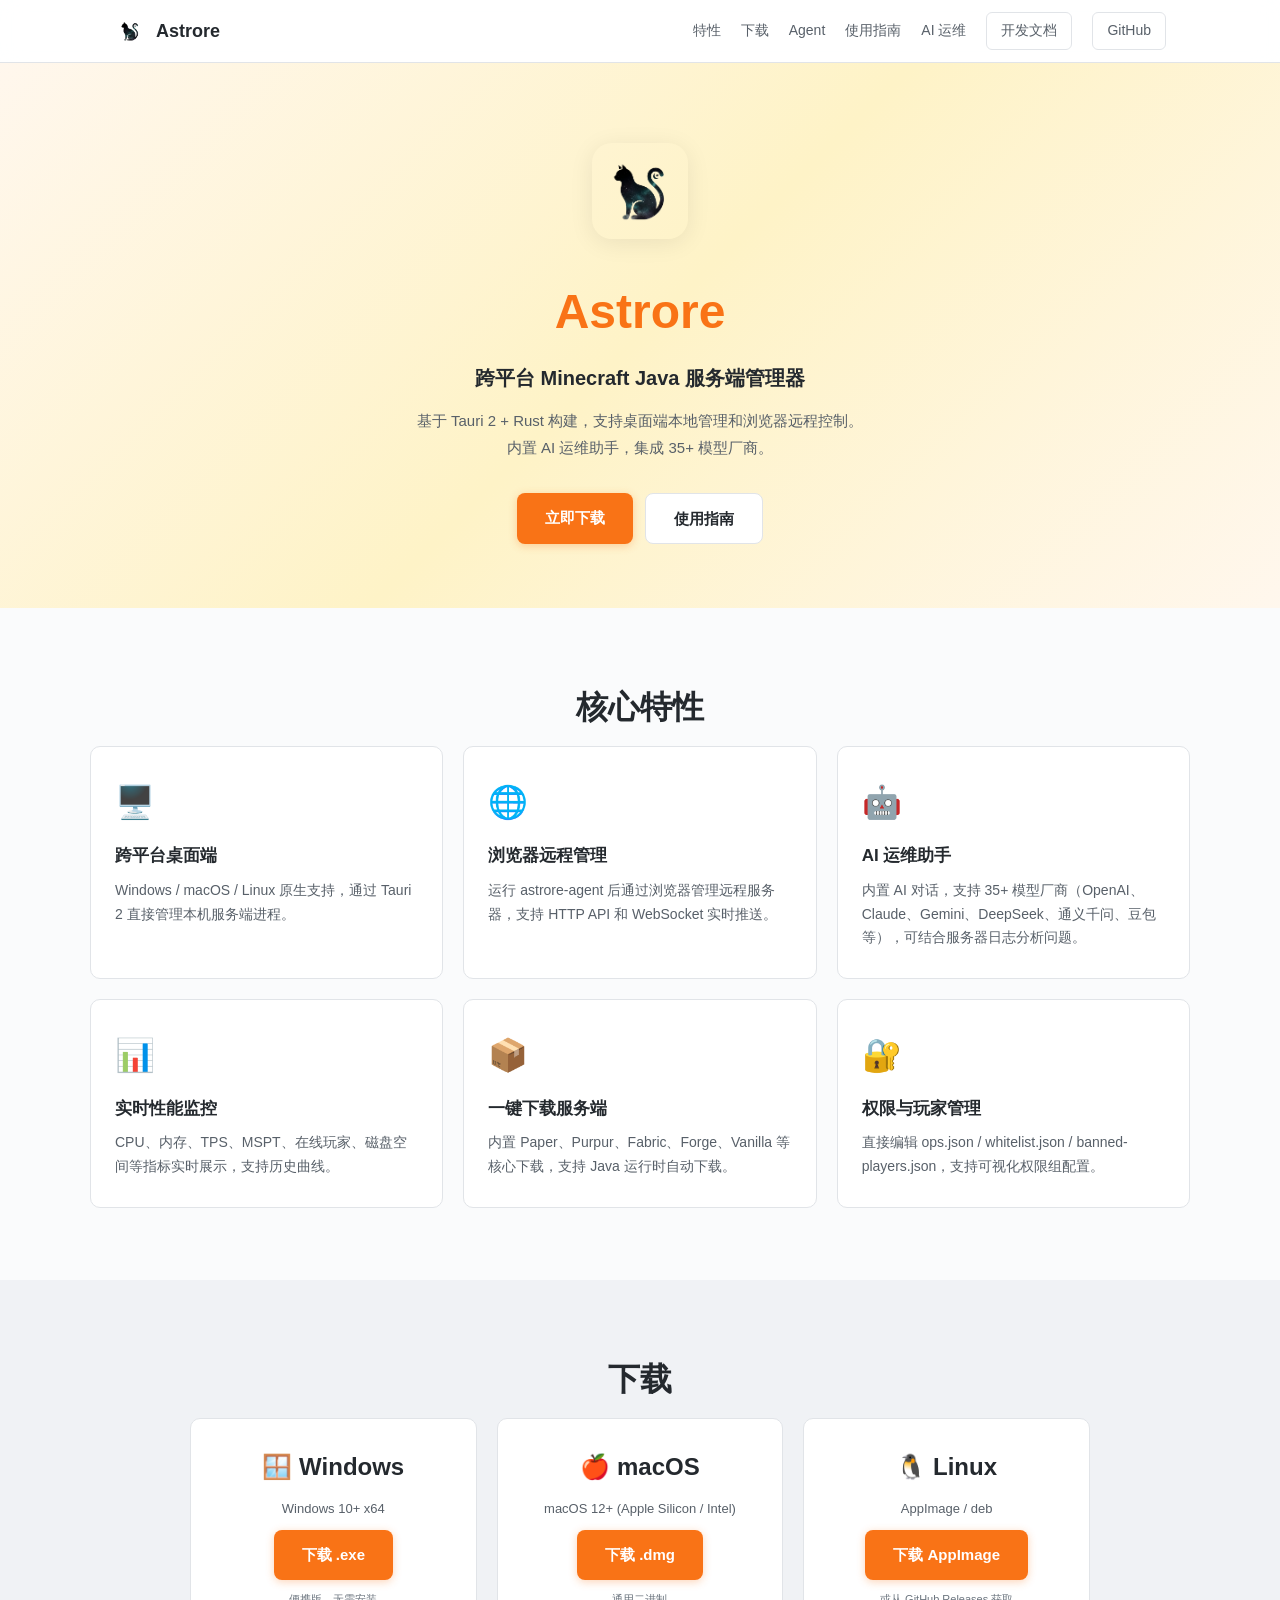
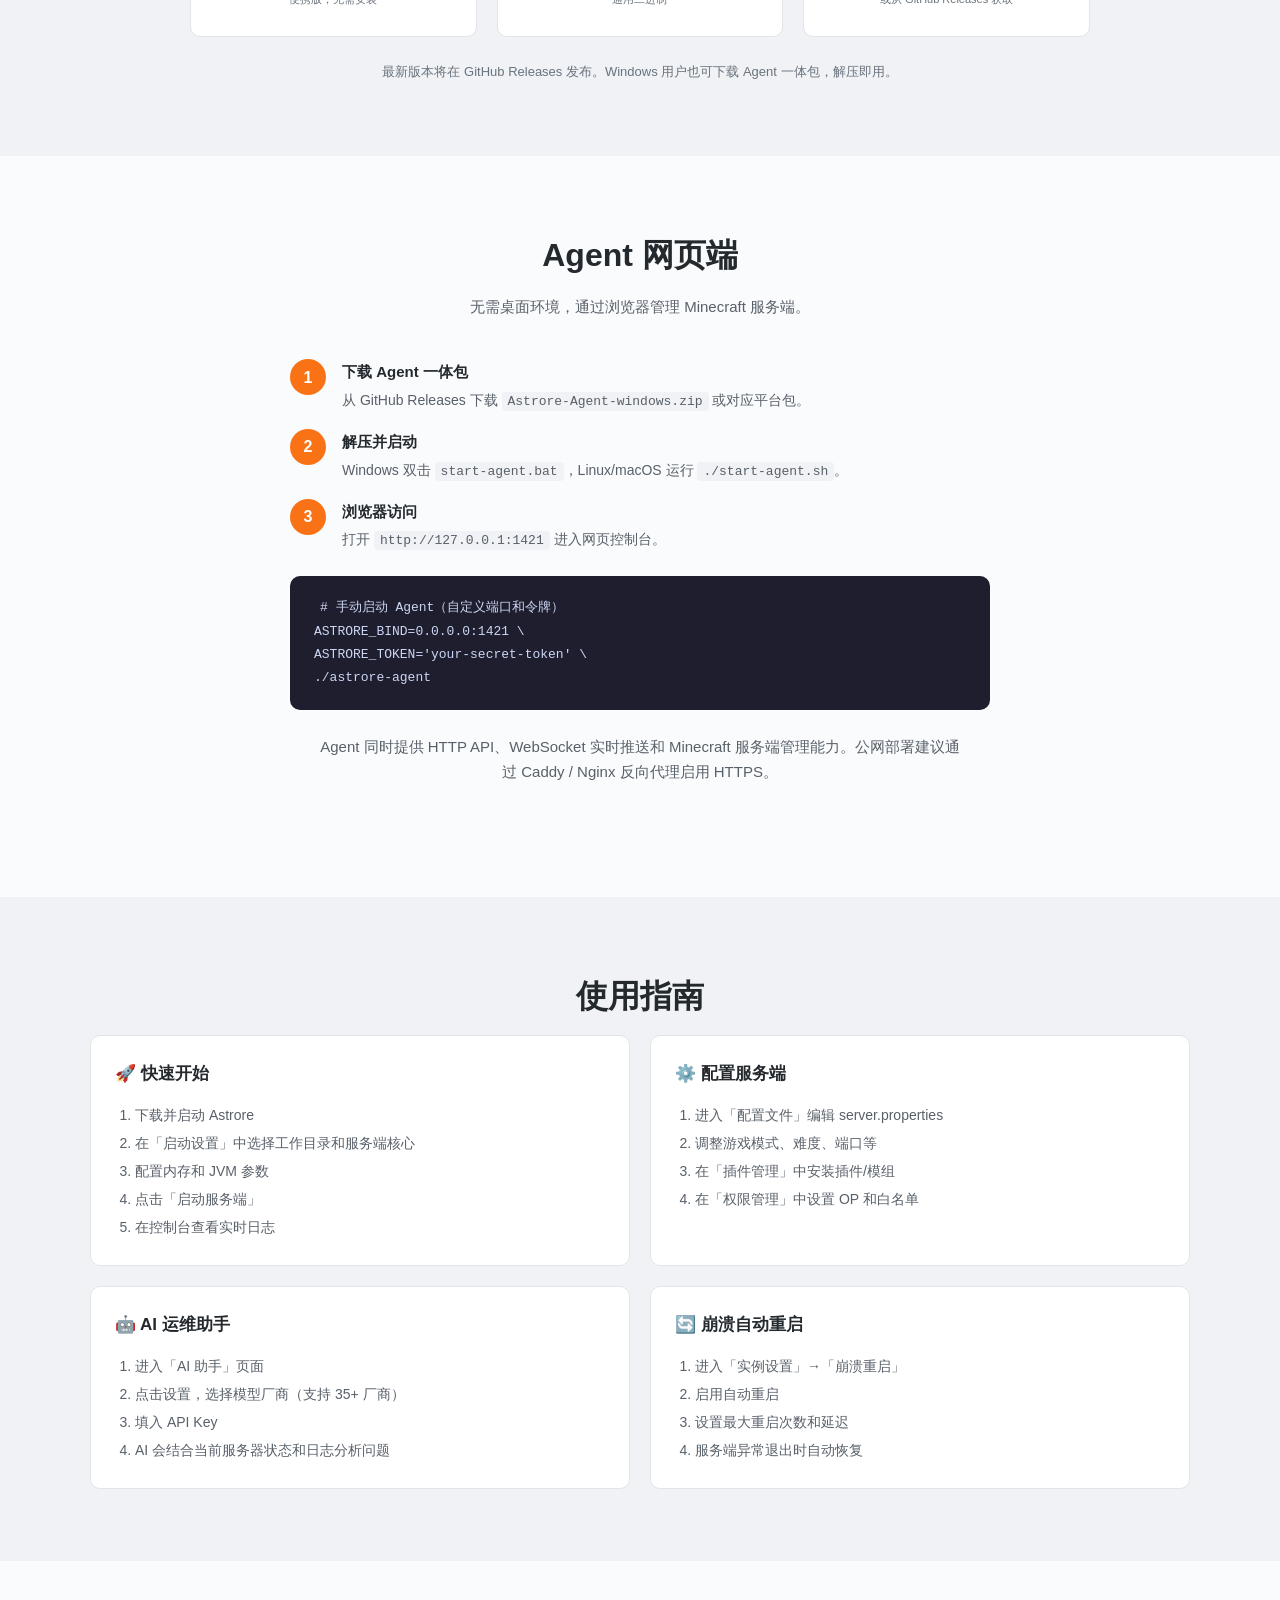
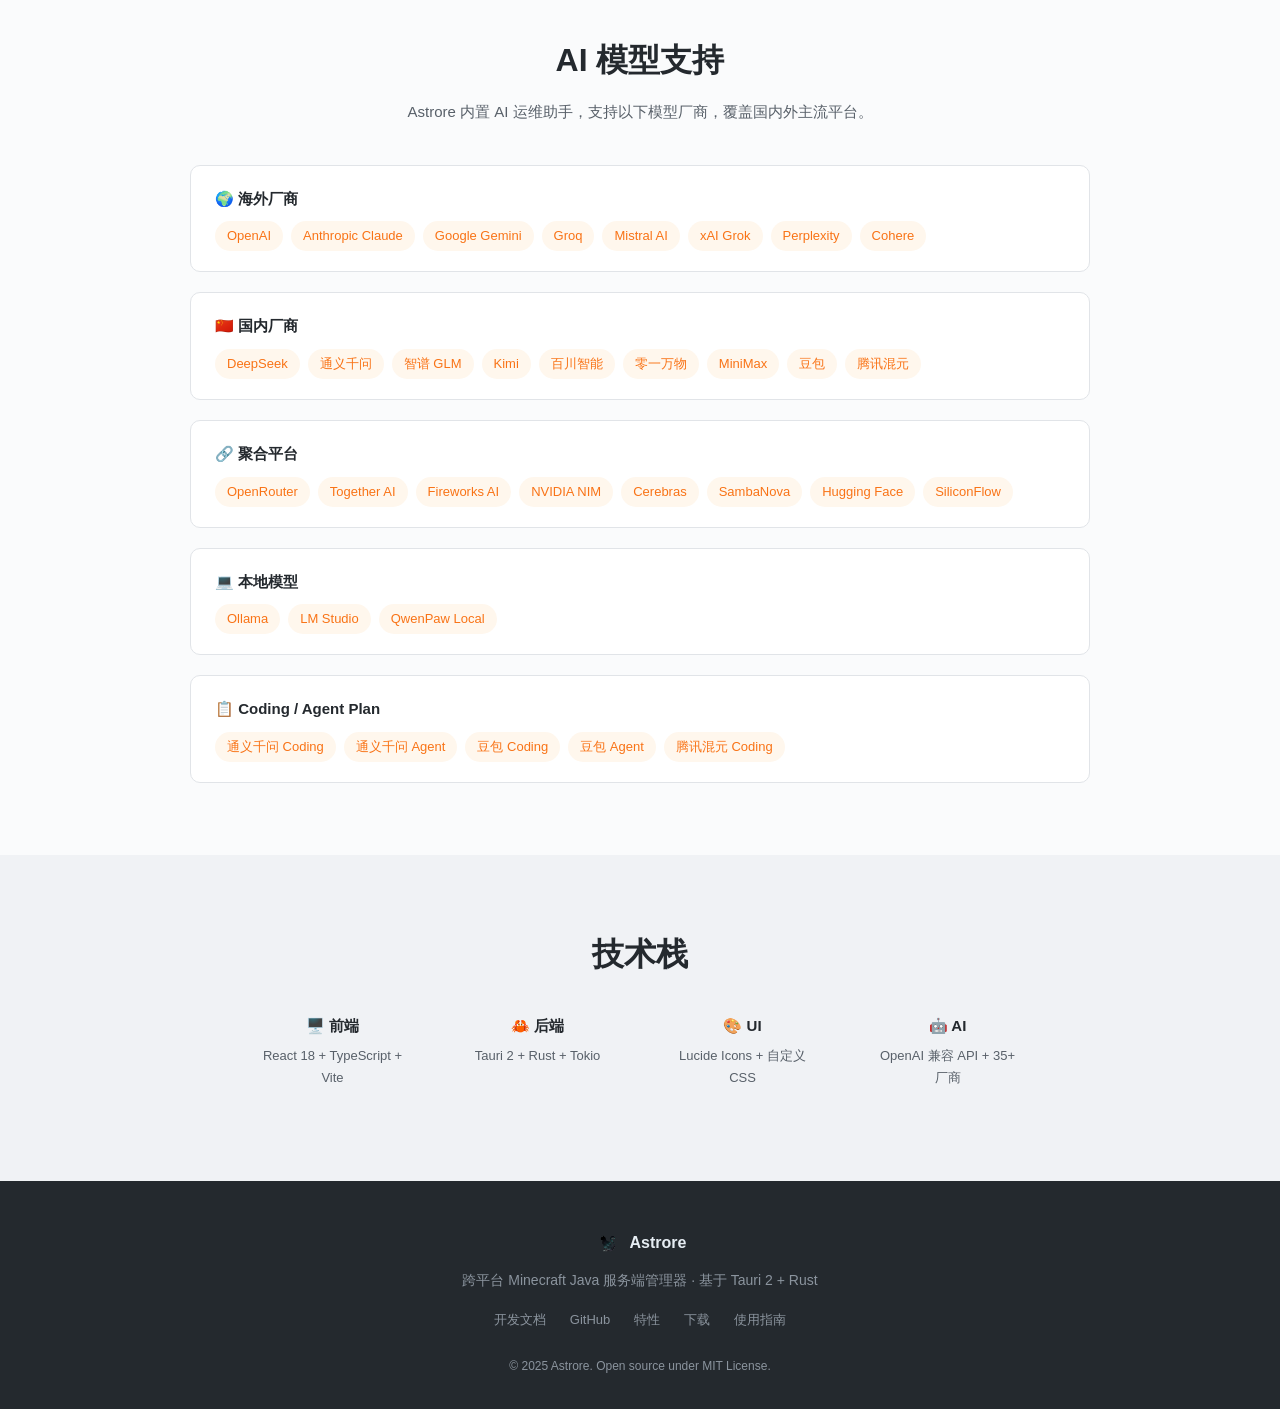
==== site/index.html @ 64ff8521 "Initial Astrore website" ====
<!DOCTYPE html>
<html lang="zh-CN">
<head>
  <meta charset="UTF-8" />
  <meta name="viewport" content="width=device-width, initial-scale=1.0" />
  <title>Astrore - Minecraft 服务端管理器</title>
  <meta name="description" content="Astrore 是基于 Tauri 2 + Rust 的跨平台 Minecraft Java 服务端管理器，支持 Windows / macOS / Linux 桌面端和浏览器远程管理。" />
  <link rel="stylesheet" href="style.css" />
  <link rel="icon" href="assets/astrore-icon.png" />
</head>
<body>
  <nav class="navbar">
    <div class="nav-inner">
      <a href="#" class="logo">
        <img src="assets/astrore-icon.png" alt="Astrore" width="32" height="32" />
        <span>Astrore</span>
      </a>
      <div class="nav-links">
        <a href="#features">特性</a>
        <a href="#download">下载</a>
        <a href="#agent">Agent</a>
        <a href="#guide">使用指南</a>
        <a href="#ai">AI 运维</a>
        <a href="developer/" class="btn-ghost">开发文档</a>
        <a href="https://github.com/zkonikishi/Astrore" class="btn-ghost" target="_blank" rel="noopener">GitHub</a>
      </div>
    </div>
  </nav>

  <header class="hero">
    <div class="hero-content">
      <img src="assets/astrore-icon.png" alt="Astrore" class="hero-icon" width="96" height="96" />
      <h1>Astrore</h1>
      <p class="hero-subtitle">跨平台 Minecraft Java 服务端管理器</p>
      <p class="hero-desc">基于 Tauri 2 + Rust 构建，支持桌面端本地管理和浏览器远程控制。<br />内置 AI 运维助手，集成 35+ 模型厂商。</p>
      <div class="hero-buttons">
        <a href="#download" class="btn-primary">立即下载</a>
        <a href="#guide" class="btn-secondary">使用指南</a>
      </div>
    </div>
  </header>

  <section id="features" class="section">
    <h2 class="section-title">核心特性</h2>
    <div class="features-grid">
      <div class="feature-card">
        <div class="feature-icon">🖥️</div>
        <h3>跨平台桌面端</h3>
        <p>Windows / macOS / Linux 原生支持，通过 Tauri 2 直接管理本机服务端进程。</p>
      </div>
      <div class="feature-card">
        <div class="feature-icon">🌐</div>
        <h3>浏览器远程管理</h3>
        <p>运行 astrore-agent 后通过浏览器管理远程服务器，支持 HTTP API 和 WebSocket 实时推送。</p>
      </div>
      <div class="feature-card">
        <div class="feature-icon">🤖</div>
        <h3>AI 运维助手</h3>
        <p>内置 AI 对话，支持 35+ 模型厂商（OpenAI、Claude、Gemini、DeepSeek、通义千问、豆包等），可结合服务器日志分析问题。</p>
      </div>
      <div class="feature-card">
        <div class="feature-icon">📊</div>
        <h3>实时性能监控</h3>
        <p>CPU、内存、TPS、MSPT、在线玩家、磁盘空间等指标实时展示，支持历史曲线。</p>
      </div>
      <div class="feature-card">
        <div class="feature-icon">📦</div>
        <h3>一键下载服务端</h3>
        <p>内置 Paper、Purpur、Fabric、Forge、Vanilla 等核心下载，支持 Java 运行时自动下载。</p>
      </div>
      <div class="feature-card">
        <div class="feature-icon">🔐</div>
        <h3>权限与玩家管理</h3>
        <p>直接编辑 ops.json / whitelist.json / banned-players.json，支持可视化权限组配置。</p>
      </div>
    </div>
  </section>

  <section id="download" class="section section-alt">
    <h2 class="section-title">下载</h2>
    <div class="download-grid">
      <div class="download-card">
        <div class="download-os">🪟 Windows</div>
        <p>Windows 10+ x64</p>
        <a href="https://github.com/zkonikishi/Astrore/releases/latest" class="btn-primary" target="_blank" rel="noopener">下载 .exe</a>
        <small>便携版，无需安装</small>
      </div>
      <div class="download-card">
        <div class="download-os">🍎 macOS</div>
        <p>macOS 12+ (Apple Silicon / Intel)</p>
        <a href="https://github.com/zkonikishi/Astrore/releases/latest" class="btn-primary" target="_blank" rel="noopener">下载 .dmg</a>
        <small>通用二进制</small>
      </div>
      <div class="download-card">
        <div class="download-os">🐧 Linux</div>
        <p>AppImage / deb</p>
        <a href="https://github.com/zkonikishi/Astrore/releases/latest" class="btn-primary" target="_blank" rel="noopener">下载 AppImage</a>
        <small>或从 GitHub Releases 获取</small>
      </div>
    </div>
    <p class="download-note">最新版本将在 GitHub Releases 发布。Windows 用户也可下载 Agent 一体包，解压即用。</p>
  </section>

  <section id="agent" class="section">
    <h2 class="section-title">Agent 网页端</h2>
    <p class="section-desc">无需桌面环境，通过浏览器管理 Minecraft 服务端。</p>
    <div class="agent-steps">
      <div class="agent-step">
        <div class="step-num">1</div>
        <div>
          <h4>下载 Agent 一体包</h4>
          <p>从 GitHub Releases 下载 <code>Astrore-Agent-windows.zip</code> 或对应平台包。</p>
        </div>
      </div>
      <div class="agent-step">
        <div class="step-num">2</div>
        <div>
          <h4>解压并启动</h4>
          <p>Windows 双击 <code>start-agent.bat</code>，Linux/macOS 运行 <code>./start-agent.sh</code>。</p>
        </div>
      </div>
      <div class="agent-step">
        <div class="step-num">3</div>
        <div>
          <h4>浏览器访问</h4>
          <p>打开 <code>http://127.0.0.1:1421</code> 进入网页控制台。</p>
        </div>
      </div>
    </div>
    <div class="code-block">
      <pre><code># 手动启动 Agent（自定义端口和令牌）
ASTRORE_BIND=0.0.0.0:1421 \
ASTRORE_TOKEN='your-secret-token' \
./astrore-agent</code></pre>
    </div>
    <p class="section-desc">Agent 同时提供 HTTP API、WebSocket 实时推送和 Minecraft 服务端管理能力。公网部署建议通过 Caddy / Nginx 反向代理启用 HTTPS。</p>
  </section>

  <section id="guide" class="section section-alt">
    <h2 class="section-title">使用指南</h2>
    <div class="guide-grid">
      <div class="guide-card">
        <h3>🚀 快速开始</h3>
        <ol>
          <li>下载并启动 Astrore</li>
          <li>在「启动设置」中选择工作目录和服务端核心</li>
          <li>配置内存和 JVM 参数</li>
          <li>点击「启动服务端」</li>
          <li>在控制台查看实时日志</li>
        </ol>
      </div>
      <div class="guide-card">
        <h3>⚙️ 配置服务端</h3>
        <ol>
          <li>进入「配置文件」编辑 server.properties</li>
          <li>调整游戏模式、难度、端口等</li>
          <li>在「插件管理」中安装插件/模组</li>
          <li>在「权限管理」中设置 OP 和白名单</li>
        </ol>
      </div>
      <div class="guide-card">
        <h3>🤖 AI 运维助手</h3>
        <ol>
          <li>进入「AI 助手」页面</li>
          <li>点击设置，选择模型厂商（支持 35+ 厂商）</li>
          <li>填入 API Key</li>
          <li>AI 会结合当前服务器状态和日志分析问题</li>
        </ol>
      </div>
      <div class="guide-card">
        <h3>🔄 崩溃自动重启</h3>
        <ol>
          <li>进入「实例设置」→「崩溃重启」</li>
          <li>启用自动重启</li>
          <li>设置最大重启次数和延迟</li>
          <li>服务端异常退出时自动恢复</li>
        </ol>
      </div>
    </div>
  </section>

  <section id="ai" class="section">
    <h2 class="section-title">AI 模型支持</h2>
    <p class="section-desc">Astrore 内置 AI 运维助手，支持以下模型厂商，覆盖国内外主流平台。</p>
    <div class="ai-providers">
      <div class="ai-category">
        <h4>🌍 海外厂商</h4>
        <div class="ai-tags">
          <span>OpenAI</span><span>Anthropic Claude</span><span>Google Gemini</span><span>Groq</span>
          <span>Mistral AI</span><span>xAI Grok</span><span>Perplexity</span><span>Cohere</span>
        </div>
      </div>
      <div class="ai-category">
        <h4>🇨🇳 国内厂商</h4>
        <div class="ai-tags">
          <span>DeepSeek</span><span>通义千问</span><span>智谱 GLM</span><span>Kimi</span>
          <span>百川智能</span><span>零一万物</span><span>MiniMax</span><span>豆包</span><span>腾讯混元</span>
        </div>
      </div>
      <div class="ai-category">
        <h4>🔗 聚合平台</h4>
        <div class="ai-tags">
          <span>OpenRouter</span><span>Together AI</span><span>Fireworks AI</span><span>NVIDIA NIM</span>
          <span>Cerebras</span><span>SambaNova</span><span>Hugging Face</span><span>SiliconFlow</span>
        </div>
      </div>
      <div class="ai-category">
        <h4>💻 本地模型</h4>
        <div class="ai-tags">
          <span>Ollama</span><span>LM Studio</span><span>QwenPaw Local</span>
        </div>
      </div>
      <div class="ai-category">
        <h4>📋 Coding / Agent Plan</h4>
        <div class="ai-tags">
          <span>通义千问 Coding</span><span>通义千问 Agent</span><span>豆包 Coding</span><span>豆包 Agent</span><span>腾讯混元 Coding</span>
        </div>
      </div>
    </div>
  </section>

  <section class="section section-alt">
    <h2 class="section-title">技术栈</h2>
    <div class="tech-stack">
      <div class="tech-item">
        <h4>🖥️ 前端</h4>
        <p>React 18 + TypeScript + Vite</p>
      </div>
      <div class="tech-item">
        <h4>🦀 后端</h4>
        <p>Tauri 2 + Rust + Tokio</p>
      </div>
      <div class="tech-item">
        <h4>🎨 UI</h4>
        <p>Lucide Icons + 自定义 CSS</p>
      </div>
      <div class="tech-item">
        <h4>🤖 AI</h4>
        <p>OpenAI 兼容 API + 35+ 厂商</p>
      </div>
    </div>
  </section>

  <footer class="footer">
    <div class="footer-inner">
      <div class="footer-brand">
        <img src="assets/astrore-icon.png" alt="Astrore" width="28" height="28" />
        <span>Astrore</span>
      </div>
      <p>跨平台 Minecraft Java 服务端管理器 · 基于 Tauri 2 + Rust</p>
      <div class="footer-links">
        <a href="developer/">开发文档</a>
        <a href="https://github.com/zkonikishi/Astrore" target="_blank" rel="noopener">GitHub</a>
        <a href="#features">特性</a>
        <a href="#download">下载</a>
        <a href="#guide">使用指南</a>
      </div>
      <small>&copy; 2025 Astrore. Open source under MIT License.</small>
    </div>
  </footer>
</body>
</html>
---- site/style.css ----
* { box-sizing: border-box; margin: 0; padding: 0; }

:root {
  --bg: #fafbfc;
  --bg-alt: #f0f2f5;
  --surface: #ffffff;
  --border: #e1e4e8;
  --text: #24292e;
  --text-secondary: #586069;
  --text-muted: #6a737d;
  --primary: #f97316;
  --primary-hover: #ea580c;
  --primary-light: #fff7ed;
  --accent: #2563eb;
  --green: #16a34a;
  --radius: 10px;
  --shadow: 0 1px 3px rgba(0,0,0,.06), 0 1px 2px rgba(0,0,0,.04);
  --shadow-lg: 0 4px 24px rgba(0,0,0,.08);
}

html { scroll-behavior: smooth; }
body { font-family: -apple-system, BlinkMacSystemFont, "Segoe UI", "Microsoft YaHei", sans-serif; color: var(--text); background: var(--bg); line-height: 1.7; }

/* Navbar */
.navbar { position: sticky; top: 0; z-index: 100; background: rgba(255,255,255,.85); backdrop-filter: blur(12px); border-bottom: 1px solid var(--border); }
.nav-inner { max-width: 1100px; margin: 0 auto; display: flex; align-items: center; justify-content: space-between; padding: 12px 24px; }
.logo { display: flex; align-items: center; gap: 10px; text-decoration: none; color: var(--text); font-weight: 800; font-size: 18px; }
.logo img { border-radius: 8px; }
.nav-links { display: flex; align-items: center; gap: 20px; }
.nav-links a { text-decoration: none; color: var(--text-secondary); font-size: 14px; font-weight: 500; transition: color .15s; }
.nav-links a:hover { color: var(--primary); }
.btn-ghost { padding: 6px 14px; border: 1px solid var(--border); border-radius: 6px; background: var(--surface); }
.btn-ghost:hover { border-color: var(--primary); color: var(--primary) !important; }

/* Hero */
.hero { padding: 80px 24px 64px; text-align: center; background: linear-gradient(135deg, #fff7ed 0%, #fef3c7 50%, #fff7ed 100%); }
.hero-content { max-width: 680px; margin: 0 auto; }
.hero-icon { margin-bottom: 24px; border-radius: 20px; box-shadow: var(--shadow-lg); }
.hero h1 { font-size: 48px; font-weight: 900; color: var(--primary); margin-bottom: 8px; }
.hero-subtitle { font-size: 20px; font-weight: 600; color: var(--text); margin-bottom: 12px; }
.hero-desc { color: var(--text-secondary); font-size: 15px; margin-bottom: 32px; line-height: 1.8; }
.hero-buttons { display: flex; gap: 12px; justify-content: center; flex-wrap: wrap; }
.btn-primary, .btn-secondary { display: inline-block; padding: 12px 28px; border-radius: 8px; font-size: 15px; font-weight: 700; text-decoration: none; transition: all .15s; }
.btn-primary { background: var(--primary); color: #fff; box-shadow: 0 2px 8px rgba(249,115,22,.3); }
.btn-primary:hover { background: var(--primary-hover); transform: translateY(-1px); }
.btn-secondary { background: var(--surface); color: var(--text); border: 1px solid var(--border); }
.btn-secondary:hover { border-color: var(--primary); color: var(--primary); }

/* Sections */
.section { padding: 72px 24px; }
.section-alt { background: var(--bg-alt); }
.section-title { text-align: center; font-size: 32px; font-weight: 900; margin-bottom: 12px; color: var(--text); }
.section-desc { text-align: center; color: var(--text-secondary); max-width: 640px; margin: 0 auto 40px; font-size: 15px; }

/* Features */
.features-grid { max-width: 1100px; margin: 0 auto; display: grid; grid-template-columns: repeat(3, 1fr); gap: 20px; }
.feature-card { background: var(--surface); border: 1px solid var(--border); border-radius: var(--radius); padding: 28px 24px; transition: box-shadow .2s; }
.feature-card:hover { box-shadow: var(--shadow-lg); }
.feature-icon { font-size: 32px; margin-bottom: 12px; }
.feature-card h3 { font-size: 17px; margin-bottom: 8px; }
.feature-card p { color: var(--text-secondary); font-size: 14px; line-height: 1.7; }

/* Download */
.download-grid { max-width: 900px; margin: 0 auto; display: grid; grid-template-columns: repeat(3, 1fr); gap: 20px; }
.download-card { background: var(--surface); border: 1px solid var(--border); border-radius: var(--radius); padding: 28px 24px; text-align: center; display: flex; flex-direction: column; align-items: center; gap: 10px; }
.download-os { font-size: 24px; font-weight: 800; }
.download-card p { color: var(--text-secondary); font-size: 13px; }
.download-card small { color: var(--text-muted); font-size: 11px; }
.download-note { text-align: center; color: var(--text-muted); font-size: 13px; margin-top: 24px; }

/* Agent */
.agent-steps { max-width: 700px; margin: 0 auto 24px; display: flex; flex-direction: column; gap: 16px; }
.agent-step { display: flex; gap: 16px; align-items: flex-start; }
.step-num { width: 36px; height: 36px; background: var(--primary); color: #fff; border-radius: 50%; display: flex; align-items: center; justify-content: center; font-weight: 800; font-size: 16px; flex-shrink: 0; }
.agent-step h4 { font-size: 15px; margin-bottom: 4px; }
.agent-step p { color: var(--text-secondary); font-size: 14px; }
.agent-step code, .code-block code { background: #f0f2f5; padding: 2px 6px; border-radius: 4px; font-size: 13px; }
.code-block { max-width: 700px; margin: 0 auto 24px; background: #1e1e2e; border-radius: var(--radius); padding: 20px 24px; overflow-x: auto; }
.code-block pre { margin: 0; }
.code-block code { background: none; color: #cdd6f4; font-size: 13px; line-height: 1.8; }

/* Guide */
.guide-grid { max-width: 1100px; margin: 0 auto; display: grid; grid-template-columns: repeat(2, 1fr); gap: 20px; }
.guide-card { background: var(--surface); border: 1px solid var(--border); border-radius: var(--radius); padding: 24px; }
.guide-card h3 { font-size: 17px; margin-bottom: 12px; }
.guide-card ol { padding-left: 20px; color: var(--text-secondary); font-size: 14px; line-height: 2; }
.developer-page { max-width: 1100px; margin: 0 auto; }
.developer-page h1 { margin-bottom: 10px; font-size: 38px; }
.developer-eyebrow { margin-bottom: 8px; color: var(--primary); font-size: 12px; font-weight: 800; text-transform: uppercase; }
.developer-lead { max-width: 700px; margin-bottom: 32px; color: var(--text-secondary); font-size: 16px; }
.developer-grid { grid-template-columns: repeat(2, minmax(0, 1fr)); }
.developer-grid .guide-card { display: grid; align-content: start; gap: 14px; }
.developer-grid .guide-card h2 { font-size: 18px; }
.developer-grid .guide-card p { color: var(--text-secondary); font-size: 14px; }
.developer-grid .guide-card a { justify-self: start; }
.docs-article { max-width: 820px; }
.docs-article section { margin-top: 34px; }
.docs-article h2 { margin-bottom: 10px; font-size: 22px; }
.docs-article p, .docs-article li { color: var(--text-secondary); font-size: 14px; }
.docs-article ul, .docs-article ol { display: grid; gap: 7px; margin: 12px 0; padding-left: 22px; }
.docs-article code { padding: 2px 5px; border: 1px solid var(--border); border-radius: 4px; background: var(--bg-alt); color: var(--text); }
.article-actions { justify-content: flex-start; margin-top: 16px; }

/* AI Providers */
.ai-providers { max-width: 900px; margin: 0 auto; display: flex; flex-direction: column; gap: 20px; }
.ai-category { background: var(--surface); border: 1px solid var(--border); border-radius: var(--radius); padding: 20px 24px; }
.ai-category h4 { font-size: 15px; margin-bottom: 10px; }
.ai-tags { display: flex; flex-wrap: wrap; gap: 8px; }
.ai-tags span { background: var(--primary-light); color: var(--primary); padding: 4px 12px; border-radius: 20px; font-size: 13px; font-weight: 500; }

/* Tech Stack */
.tech-stack { max-width: 800px; margin: 0 auto; display: grid; grid-template-columns: repeat(4, 1fr); gap: 20px; }
.tech-item { text-align: center; padding: 20px; }
.tech-item h4 { font-size: 15px; margin-bottom: 6px; }
.tech-item p { color: var(--text-secondary); font-size: 13px; }

/* Footer */
.footer { background: var(--text); color: #8b949e; padding: 48px 24px 32px; }
.footer-inner { max-width: 1100px; margin: 0 auto; text-align: center; }
.footer-brand { display: flex; align-items: center; justify-content: center; gap: 8px; margin-bottom: 12px; }
.footer-brand span { color: #e6edf3; font-weight: 800; font-size: 16px; }
.footer-brand img { border-radius: 6px; }
.footer-inner p { margin-bottom: 16px; font-size: 14px; }
.footer-links { display: flex; justify-content: center; gap: 24px; margin-bottom: 20px; }
.footer-links a { color: #8b949e; text-decoration: none; font-size: 13px; transition: color .15s; }
.footer-links a:hover { color: var(--primary); }
.footer small { font-size: 12px; }

/* Responsive */
@media (max-width: 768px) {
  .nav-links { display: none; }
  .hero h1 { font-size: 36px; }
  .features-grid, .download-grid { grid-template-columns: 1fr; }
  .guide-grid { grid-template-columns: 1fr; }
  .tech-stack { grid-template-columns: repeat(2, 1fr); }
}
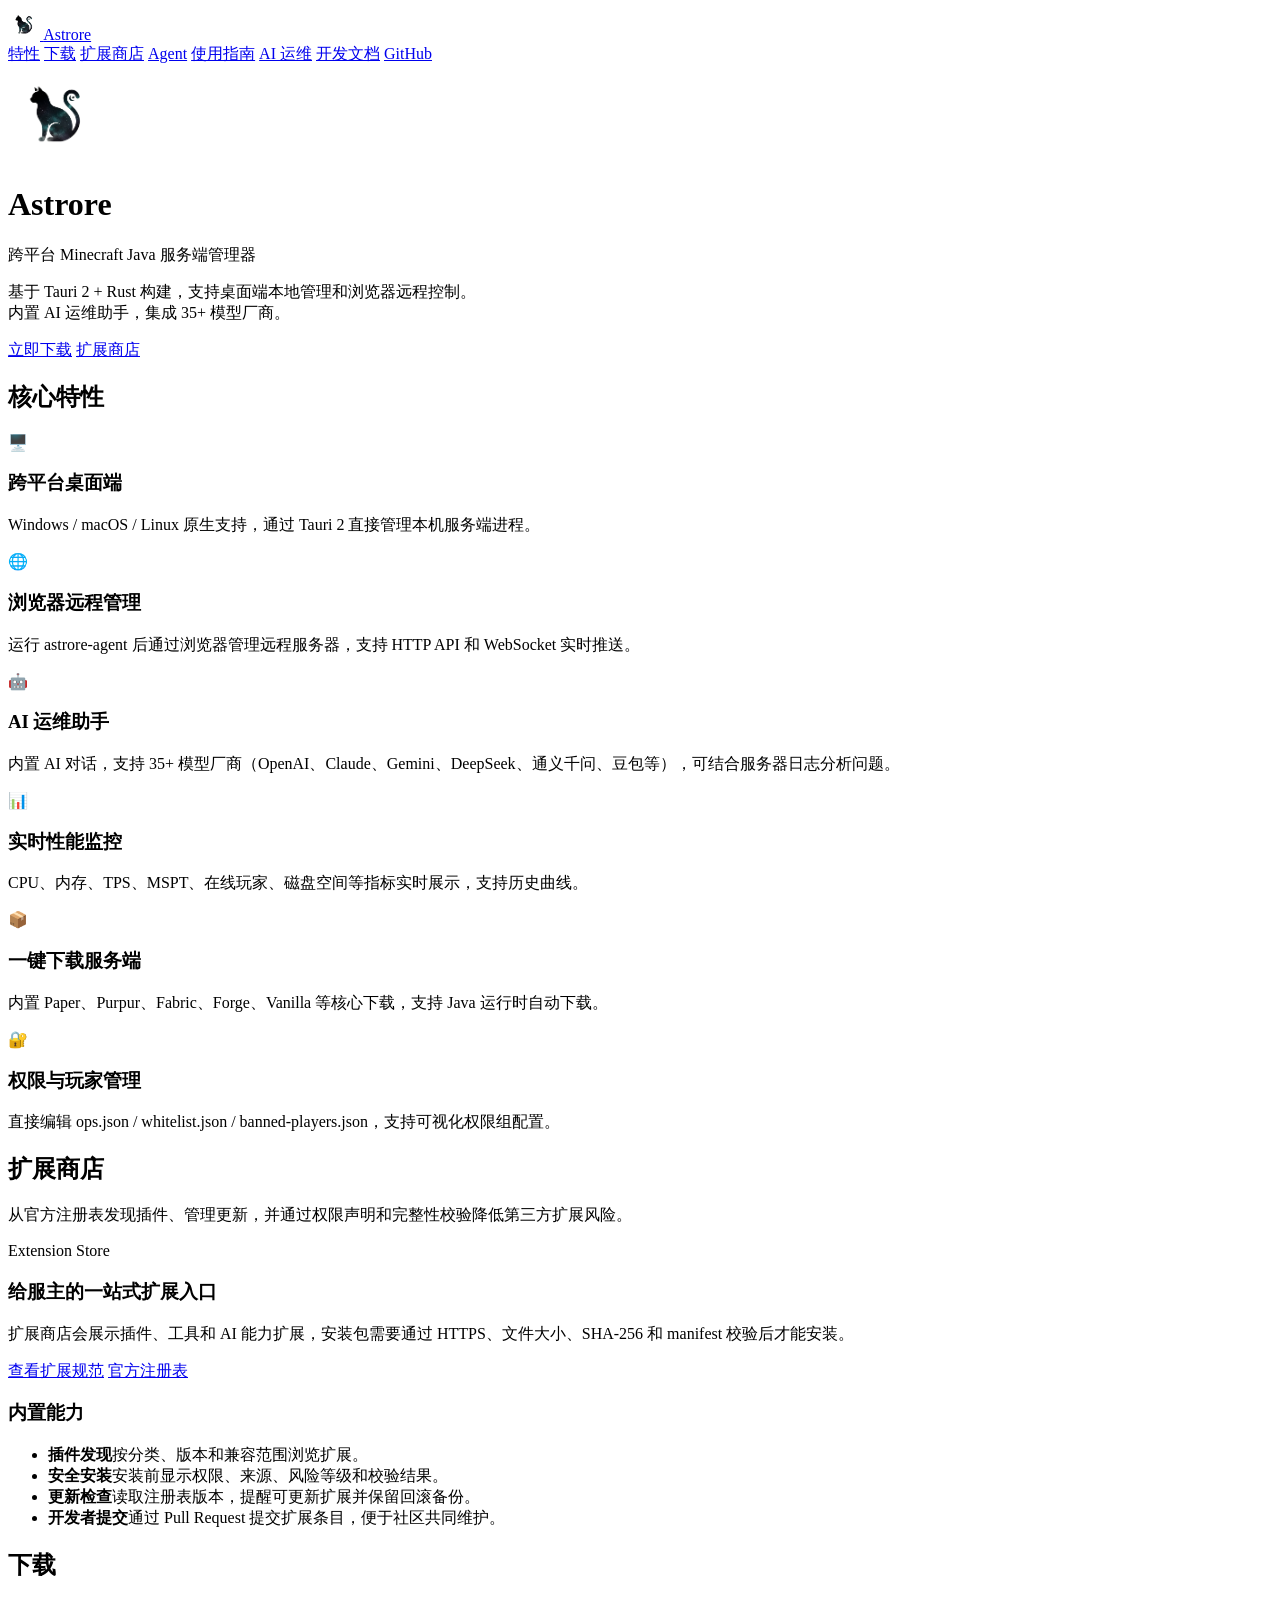
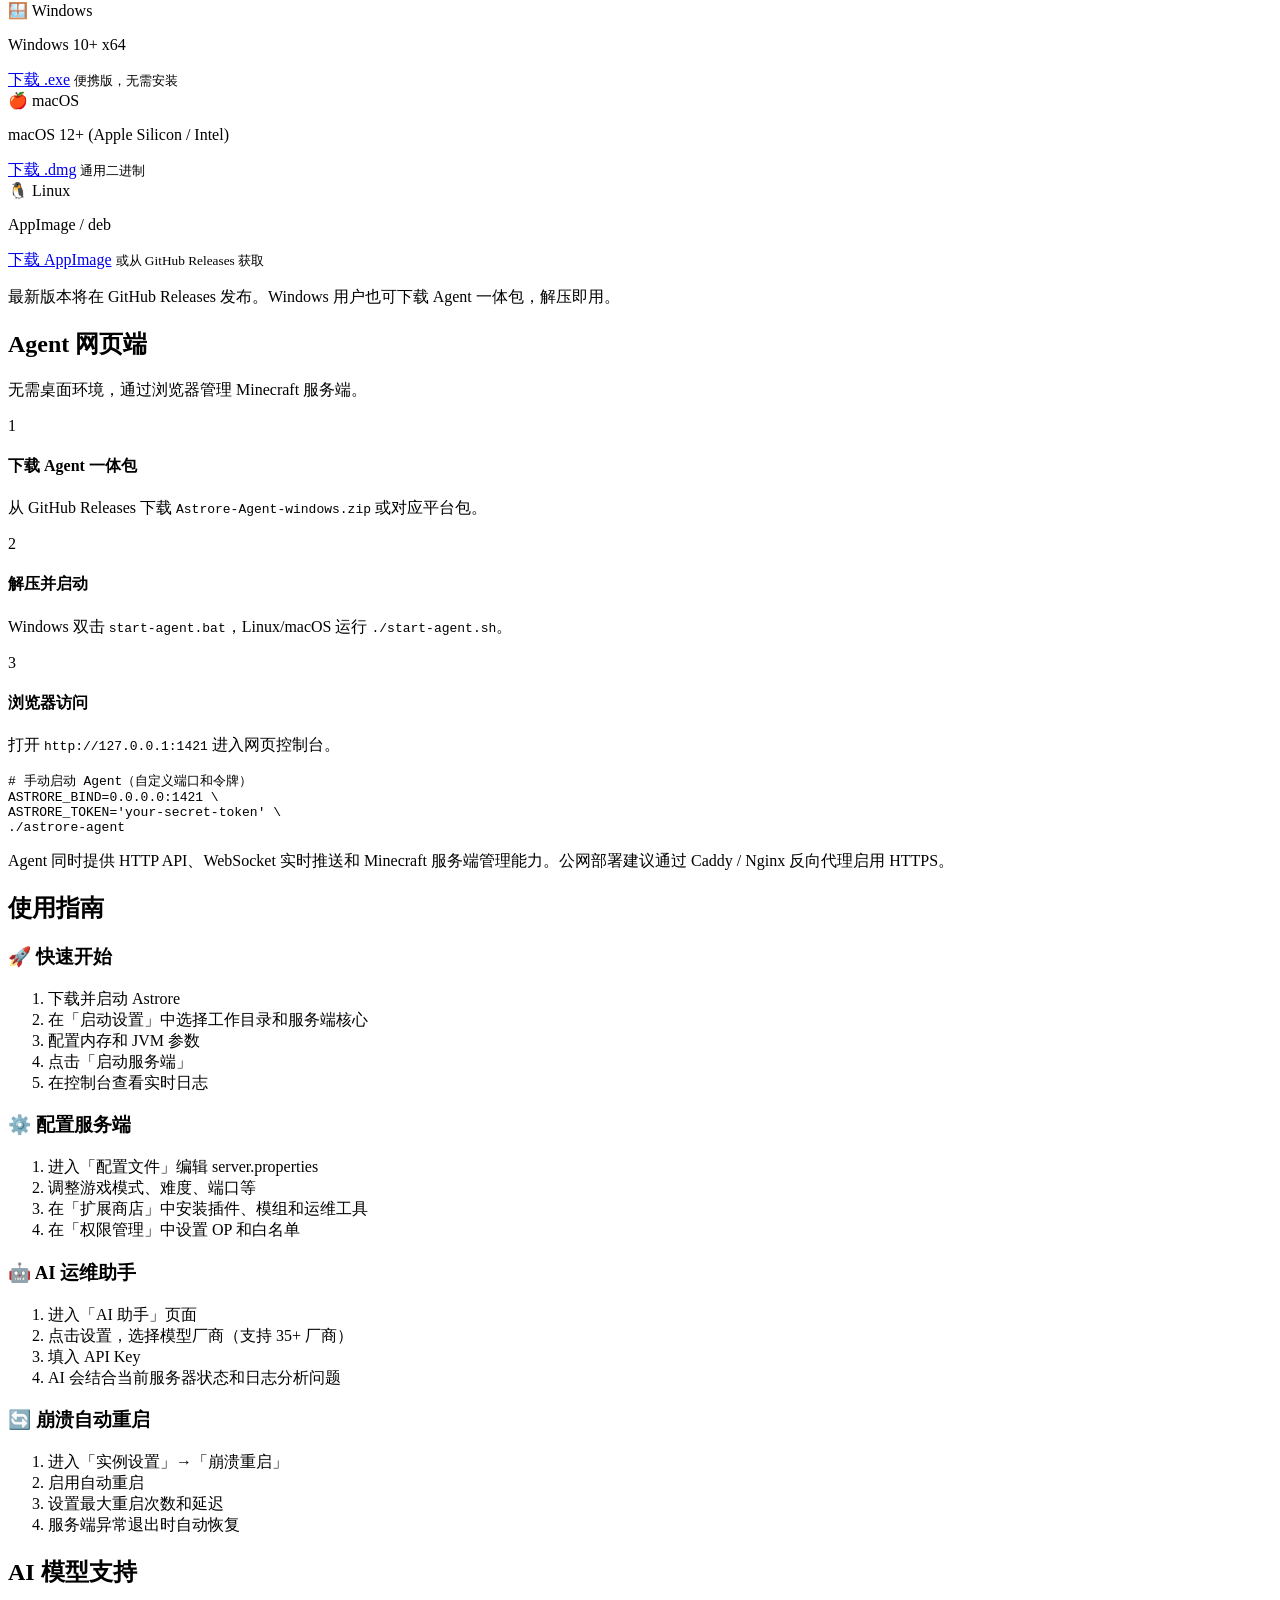
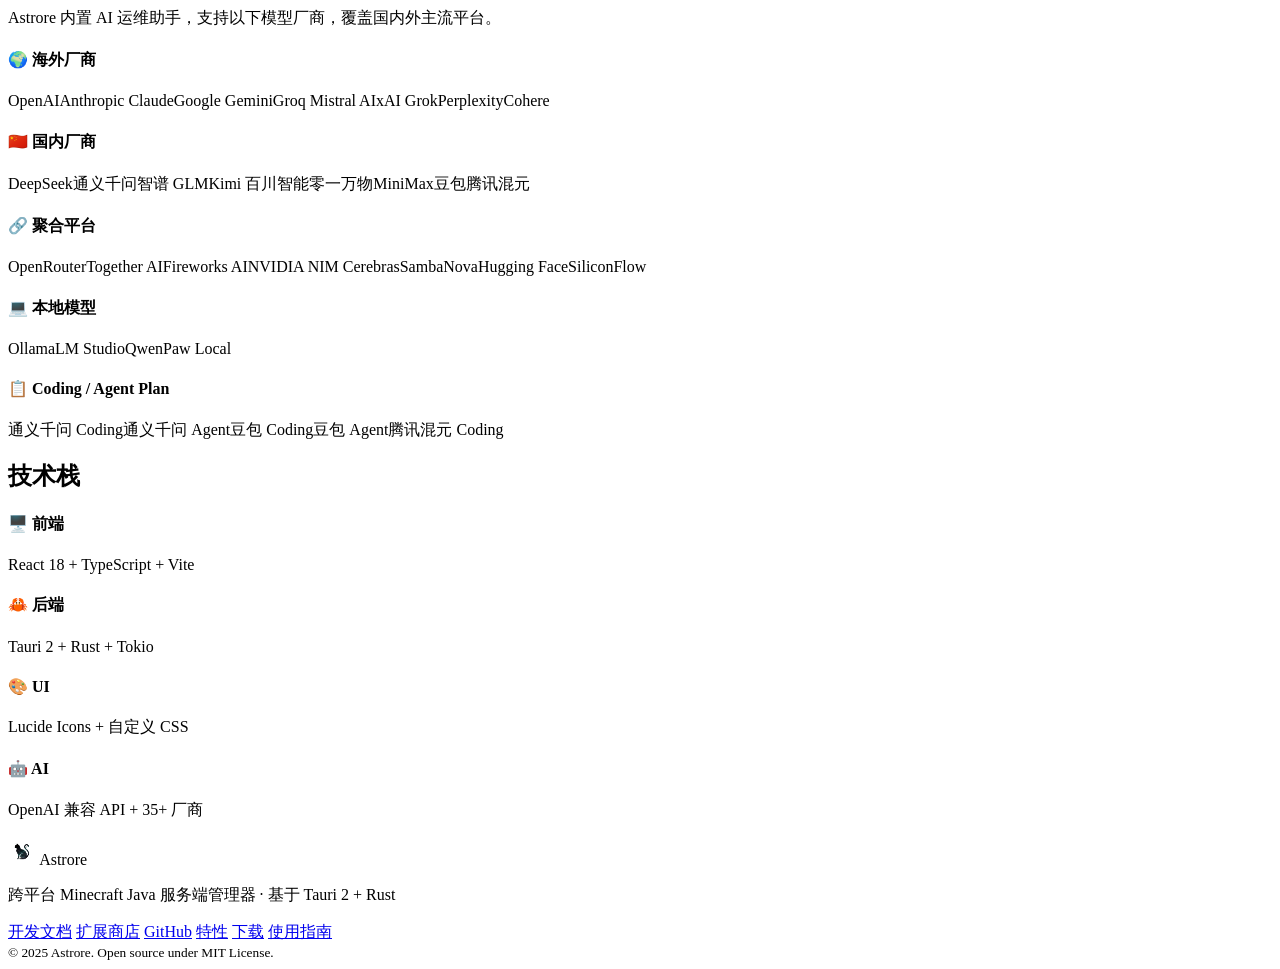
==== commit 84745641: "Restore site/index.html with extension store" ====
--- a/site/index.html
+++ b/site/index.html
@@ -1,262 +1,289 @@
-<!DOCTYPE html>
-<html lang="zh-CN">
-<head>
-  <meta charset="UTF-8" />
-  <meta name="viewport" content="width=device-width, initial-scale=1.0" />
-  <title>Astrore - Minecraft 服务端管理器</title>
-  <meta name="description" content="Astrore 是基于 Tauri 2 + Rust 的跨平台 Minecraft Java 服务端管理器，支持 Windows / macOS / Linux 桌面端和浏览器远程管理。" />
-  <link rel="stylesheet" href="style.css" />
+<!DOCTYPE html>
+<html lang="zh-CN">
+<head>
+  <meta charset="UTF-8" />
+  <meta name="viewport" content="width=device-width, initial-scale=1.0" />
+  <title>Astrore - Minecraft 服务端管理器</title>
+  <meta name="description" content="Astrore 是基于 Tauri 2 + Rust 的跨平台 Minecraft Java 服务端管理器，支持 Windows / macOS / Linux 桌面端和浏览器远程管理。" />
+  <link rel="stylesheet" href="style.css" />
   <link rel="icon" href="assets/astrore-icon.png" />
-</head>
-<body>
-  <nav class="navbar">
-    <div class="nav-inner">
-      <a href="#" class="logo">
+</head>
+<body>
+  <nav class="navbar">
+    <div class="nav-inner">
+      <a href="#" class="logo">
         <img src="assets/astrore-icon.png" alt="Astrore" width="32" height="32" />
-        <span>Astrore</span>
-      </a>
-      <div class="nav-links">
-        <a href="#features">特性</a>
+        <span>Astrore</span>
+      </a>
+      <div class="nav-links">
+        <a href="#features">特性</a>
         <a href="#download">下载</a>
+        <a href="#extensions">扩展商店</a>
         <a href="#agent">Agent</a>
         <a href="#guide">使用指南</a>
         <a href="#ai">AI 运维</a>
         <a href="developer/" class="btn-ghost">开发文档</a>
         <a href="https://github.com/zkonikishi/Astrore" class="btn-ghost" target="_blank" rel="noopener">GitHub</a>
-      </div>
-    </div>
-  </nav>
-
-  <header class="hero">
-    <div class="hero-content">
+      </div>
+    </div>
+  </nav>
+
+  <header class="hero">
+    <div class="hero-content">
       <img src="assets/astrore-icon.png" alt="Astrore" class="hero-icon" width="96" height="96" />
-      <h1>Astrore</h1>
-      <p class="hero-subtitle">跨平台 Minecraft Java 服务端管理器</p>
-      <p class="hero-desc">基于 Tauri 2 + Rust 构建，支持桌面端本地管理和浏览器远程控制。<br />内置 AI 运维助手，集成 35+ 模型厂商。</p>
+      <h1>Astrore</h1>
+      <p class="hero-subtitle">跨平台 Minecraft Java 服务端管理器</p>
+      <p class="hero-desc">基于 Tauri 2 + Rust 构建，支持桌面端本地管理和浏览器远程控制。<br />内置 AI 运维助手，集成 35+ 模型厂商。</p>
       <div class="hero-buttons">
         <a href="#download" class="btn-primary">立即下载</a>
-        <a href="#guide" class="btn-secondary">使用指南</a>
+        <a href="#extensions" class="btn-secondary">扩展商店</a>
       </div>
     </div>
   </header>
+
+  <section id="features" class="section">
+    <h2 class="section-title">核心特性</h2>
+    <div class="features-grid">
+      <div class="feature-card">
+        <div class="feature-icon">🖥️</div>
+        <h3>跨平台桌面端</h3>
+        <p>Windows / macOS / Linux 原生支持，通过 Tauri 2 直接管理本机服务端进程。</p>
+      </div>
+      <div class="feature-card">
+        <div class="feature-icon">🌐</div>
+        <h3>浏览器远程管理</h3>
+        <p>运行 astrore-agent 后通过浏览器管理远程服务器，支持 HTTP API 和 WebSocket 实时推送。</p>
+      </div>
+      <div class="feature-card">
+        <div class="feature-icon">🤖</div>
+        <h3>AI 运维助手</h3>
+        <p>内置 AI 对话，支持 35+ 模型厂商（OpenAI、Claude、Gemini、DeepSeek、通义千问、豆包等），可结合服务器日志分析问题。</p>
+      </div>
+      <div class="feature-card">
+        <div class="feature-icon">📊</div>
+        <h3>实时性能监控</h3>
+        <p>CPU、内存、TPS、MSPT、在线玩家、磁盘空间等指标实时展示，支持历史曲线。</p>
+      </div>
+      <div class="feature-card">
+        <div class="feature-icon">📦</div>
+        <h3>一键下载服务端</h3>
+        <p>内置 Paper、Purpur、Fabric、Forge、Vanilla 等核心下载，支持 Java 运行时自动下载。</p>
+      </div>
+      <div class="feature-card">
+        <div class="feature-icon">🔐</div>
+        <h3>权限与玩家管理</h3>
+        <p>直接编辑 ops.json / whitelist.json / banned-players.json，支持可视化权限组配置。</p>
+      </div>
+    </div>
+  </section>
 
-  <section id="features" class="section">
-    <h2 class="section-title">核心特性</h2>
-    <div class="features-grid">
-      <div class="feature-card">
-        <div class="feature-icon">🖥️</div>
-        <h3>跨平台桌面端</h3>
-        <p>Windows / macOS / Linux 原生支持，通过 Tauri 2 直接管理本机服务端进程。</p>
+  <section id="extensions" class="section section-alt">
+    <h2 class="section-title">扩展商店</h2>
+    <p class="section-desc">从官方注册表发现插件、管理更新，并通过权限声明和完整性校验降低第三方扩展风险。</p>
+    <div class="store-grid">
+      <div class="store-panel store-feature">
+        <p class="store-eyebrow">Extension Store</p>
+        <h3>给服主的一站式扩展入口</h3>
+        <p>扩展商店会展示插件、工具和 AI 能力扩展，安装包需要通过 HTTPS、文件大小、SHA-256 和 manifest 校验后才能安装。</p>
+        <div class="hero-buttons article-actions">
+          <a class="btn-primary" href="developer/extensions.html">查看扩展规范</a>
+          <a class="btn-secondary" href="https://github.com/zkonikishi/Astrore/tree/main/registry" target="_blank" rel="noopener">官方注册表</a>
+        </div>
       </div>
-      <div class="feature-card">
-        <div class="feature-icon">🌐</div>
-        <h3>浏览器远程管理</h3>
-        <p>运行 astrore-agent 后通过浏览器管理远程服务器，支持 HTTP API 和 WebSocket 实时推送。</p>
-      </div>
-      <div class="feature-card">
-        <div class="feature-icon">🤖</div>
-        <h3>AI 运维助手</h3>
-        <p>内置 AI 对话，支持 35+ 模型厂商（OpenAI、Claude、Gemini、DeepSeek、通义千问、豆包等），可结合服务器日志分析问题。</p>
-      </div>
-      <div class="feature-card">
-        <div class="feature-icon">📊</div>
-        <h3>实时性能监控</h3>
-        <p>CPU、内存、TPS、MSPT、在线玩家、磁盘空间等指标实时展示，支持历史曲线。</p>
-      </div>
-      <div class="feature-card">
-        <div class="feature-icon">📦</div>
-        <h3>一键下载服务端</h3>
-        <p>内置 Paper、Purpur、Fabric、Forge、Vanilla 等核心下载，支持 Java 运行时自动下载。</p>
-      </div>
-      <div class="feature-card">
-        <div class="feature-icon">🔐</div>
-        <h3>权限与玩家管理</h3>
-        <p>直接编辑 ops.json / whitelist.json / banned-players.json，支持可视化权限组配置。</p>
+      <div class="store-panel">
+        <h3>内置能力</h3>
+        <ul class="store-list">
+          <li><strong>插件发现</strong><span>按分类、版本和兼容范围浏览扩展。</span></li>
+          <li><strong>安全安装</strong><span>安装前显示权限、来源、风险等级和校验结果。</span></li>
+          <li><strong>更新检查</strong><span>读取注册表版本，提醒可更新扩展并保留回滚备份。</span></li>
+          <li><strong>开发者提交</strong><span>通过 Pull Request 提交扩展条目，便于社区共同维护。</span></li>
+        </ul>
       </div>
     </div>
   </section>
 
-  <section id="download" class="section section-alt">
+  <section id="download" class="section">
     <h2 class="section-title">下载</h2>
-    <div class="download-grid">
-      <div class="download-card">
-        <div class="download-os">🪟 Windows</div>
-        <p>Windows 10+ x64</p>
+    <div class="download-grid">
+      <div class="download-card">
+        <div class="download-os">🪟 Windows</div>
+        <p>Windows 10+ x64</p>
         <a href="https://github.com/zkonikishi/Astrore/releases/latest" class="btn-primary" target="_blank" rel="noopener">下载 .exe</a>
-        <small>便携版，无需安装</small>
-      </div>
-      <div class="download-card">
-        <div class="download-os">🍎 macOS</div>
-        <p>macOS 12+ (Apple Silicon / Intel)</p>
+        <small>便携版，无需安装</small>
+      </div>
+      <div class="download-card">
+        <div class="download-os">🍎 macOS</div>
+        <p>macOS 12+ (Apple Silicon / Intel)</p>
         <a href="https://github.com/zkonikishi/Astrore/releases/latest" class="btn-primary" target="_blank" rel="noopener">下载 .dmg</a>
-        <small>通用二进制</small>
-      </div>
-      <div class="download-card">
-        <div class="download-os">🐧 Linux</div>
-        <p>AppImage / deb</p>
+        <small>通用二进制</small>
+      </div>
+      <div class="download-card">
+        <div class="download-os">🐧 Linux</div>
+        <p>AppImage / deb</p>
         <a href="https://github.com/zkonikishi/Astrore/releases/latest" class="btn-primary" target="_blank" rel="noopener">下载 AppImage</a>
-        <small>或从 GitHub Releases 获取</small>
-      </div>
-    </div>
-    <p class="download-note">最新版本将在 GitHub Releases 发布。Windows 用户也可下载 Agent 一体包，解压即用。</p>
-  </section>
-
-  <section id="agent" class="section">
-    <h2 class="section-title">Agent 网页端</h2>
-    <p class="section-desc">无需桌面环境，通过浏览器管理 Minecraft 服务端。</p>
-    <div class="agent-steps">
-      <div class="agent-step">
-        <div class="step-num">1</div>
-        <div>
-          <h4>下载 Agent 一体包</h4>
-          <p>从 GitHub Releases 下载 <code>Astrore-Agent-windows.zip</code> 或对应平台包。</p>
-        </div>
-      </div>
-      <div class="agent-step">
-        <div class="step-num">2</div>
-        <div>
-          <h4>解压并启动</h4>
-          <p>Windows 双击 <code>start-agent.bat</code>，Linux/macOS 运行 <code>./start-agent.sh</code>。</p>
-        </div>
-      </div>
-      <div class="agent-step">
-        <div class="step-num">3</div>
-        <div>
-          <h4>浏览器访问</h4>
-          <p>打开 <code>http://127.0.0.1:1421</code> 进入网页控制台。</p>
-        </div>
-      </div>
-    </div>
-    <div class="code-block">
-      <pre><code># 手动启动 Agent（自定义端口和令牌）
-ASTRORE_BIND=0.0.0.0:1421 \
-ASTRORE_TOKEN='your-secret-token' \
-./astrore-agent</code></pre>
-    </div>
-    <p class="section-desc">Agent 同时提供 HTTP API、WebSocket 实时推送和 Minecraft 服务端管理能力。公网部署建议通过 Caddy / Nginx 反向代理启用 HTTPS。</p>
-  </section>
-
-  <section id="guide" class="section section-alt">
-    <h2 class="section-title">使用指南</h2>
-    <div class="guide-grid">
-      <div class="guide-card">
-        <h3>🚀 快速开始</h3>
-        <ol>
-          <li>下载并启动 Astrore</li>
-          <li>在「启动设置」中选择工作目录和服务端核心</li>
-          <li>配置内存和 JVM 参数</li>
-          <li>点击「启动服务端」</li>
-          <li>在控制台查看实时日志</li>
-        </ol>
-      </div>
-      <div class="guide-card">
-        <h3>⚙️ 配置服务端</h3>
-        <ol>
+        <small>或从 GitHub Releases 获取</small>
+      </div>
+    </div>
+    <p class="download-note">最新版本将在 GitHub Releases 发布。Windows 用户也可下载 Agent 一体包，解压即用。</p>
+  </section>
+
+  <section id="agent" class="section">
+    <h2 class="section-title">Agent 网页端</h2>
+    <p class="section-desc">无需桌面环境，通过浏览器管理 Minecraft 服务端。</p>
+    <div class="agent-steps">
+      <div class="agent-step">
+        <div class="step-num">1</div>
+        <div>
+          <h4>下载 Agent 一体包</h4>
+          <p>从 GitHub Releases 下载 <code>Astrore-Agent-windows.zip</code> 或对应平台包。</p>
+        </div>
+      </div>
+      <div class="agent-step">
+        <div class="step-num">2</div>
+        <div>
+          <h4>解压并启动</h4>
+          <p>Windows 双击 <code>start-agent.bat</code>，Linux/macOS 运行 <code>./start-agent.sh</code>。</p>
+        </div>
+      </div>
+      <div class="agent-step">
+        <div class="step-num">3</div>
+        <div>
+          <h4>浏览器访问</h4>
+          <p>打开 <code>http://127.0.0.1:1421</code> 进入网页控制台。</p>
+        </div>
+      </div>
+    </div>
+    <div class="code-block">
+      <pre><code># 手动启动 Agent（自定义端口和令牌）
+ASTRORE_BIND=0.0.0.0:1421 \
+ASTRORE_TOKEN='your-secret-token' \
+./astrore-agent</code></pre>
+    </div>
+    <p class="section-desc">Agent 同时提供 HTTP API、WebSocket 实时推送和 Minecraft 服务端管理能力。公网部署建议通过 Caddy / Nginx 反向代理启用 HTTPS。</p>
+  </section>
+
+  <section id="guide" class="section section-alt">
+    <h2 class="section-title">使用指南</h2>
+    <div class="guide-grid">
+      <div class="guide-card">
+        <h3>🚀 快速开始</h3>
+        <ol>
+          <li>下载并启动 Astrore</li>
+          <li>在「启动设置」中选择工作目录和服务端核心</li>
+          <li>配置内存和 JVM 参数</li>
+          <li>点击「启动服务端」</li>
+          <li>在控制台查看实时日志</li>
+        </ol>
+      </div>
+      <div class="guide-card">
+        <h3>⚙️ 配置服务端</h3>
+        <ol>
           <li>进入「配置文件」编辑 server.properties</li>
           <li>调整游戏模式、难度、端口等</li>
-          <li>在「插件管理」中安装插件/模组</li>
+          <li>在「扩展商店」中安装插件、模组和运维工具</li>
           <li>在「权限管理」中设置 OP 和白名单</li>
         </ol>
-      </div>
-      <div class="guide-card">
-        <h3>🤖 AI 运维助手</h3>
-        <ol>
-          <li>进入「AI 助手」页面</li>
-          <li>点击设置，选择模型厂商（支持 35+ 厂商）</li>
-          <li>填入 API Key</li>
-          <li>AI 会结合当前服务器状态和日志分析问题</li>
-        </ol>
-      </div>
-      <div class="guide-card">
-        <h3>🔄 崩溃自动重启</h3>
-        <ol>
-          <li>进入「实例设置」→「崩溃重启」</li>
-          <li>启用自动重启</li>
-          <li>设置最大重启次数和延迟</li>
-          <li>服务端异常退出时自动恢复</li>
-        </ol>
-      </div>
-    </div>
-  </section>
-
-  <section id="ai" class="section">
-    <h2 class="section-title">AI 模型支持</h2>
-    <p class="section-desc">Astrore 内置 AI 运维助手，支持以下模型厂商，覆盖国内外主流平台。</p>
-    <div class="ai-providers">
-      <div class="ai-category">
-        <h4>🌍 海外厂商</h4>
-        <div class="ai-tags">
-          <span>OpenAI</span><span>Anthropic Claude</span><span>Google Gemini</span><span>Groq</span>
-          <span>Mistral AI</span><span>xAI Grok</span><span>Perplexity</span><span>Cohere</span>
-        </div>
-      </div>
-      <div class="ai-category">
-        <h4>🇨🇳 国内厂商</h4>
-        <div class="ai-tags">
-          <span>DeepSeek</span><span>通义千问</span><span>智谱 GLM</span><span>Kimi</span>
-          <span>百川智能</span><span>零一万物</span><span>MiniMax</span><span>豆包</span><span>腾讯混元</span>
-        </div>
-      </div>
-      <div class="ai-category">
-        <h4>🔗 聚合平台</h4>
-        <div class="ai-tags">
-          <span>OpenRouter</span><span>Together AI</span><span>Fireworks AI</span><span>NVIDIA NIM</span>
-          <span>Cerebras</span><span>SambaNova</span><span>Hugging Face</span><span>SiliconFlow</span>
-        </div>
-      </div>
-      <div class="ai-category">
-        <h4>💻 本地模型</h4>
-        <div class="ai-tags">
-          <span>Ollama</span><span>LM Studio</span><span>QwenPaw Local</span>
-        </div>
-      </div>
-      <div class="ai-category">
-        <h4>📋 Coding / Agent Plan</h4>
-        <div class="ai-tags">
-          <span>通义千问 Coding</span><span>通义千问 Agent</span><span>豆包 Coding</span><span>豆包 Agent</span><span>腾讯混元 Coding</span>
-        </div>
-      </div>
-    </div>
-  </section>
-
-  <section class="section section-alt">
-    <h2 class="section-title">技术栈</h2>
-    <div class="tech-stack">
-      <div class="tech-item">
-        <h4>🖥️ 前端</h4>
-        <p>React 18 + TypeScript + Vite</p>
-      </div>
-      <div class="tech-item">
-        <h4>🦀 后端</h4>
-        <p>Tauri 2 + Rust + Tokio</p>
-      </div>
-      <div class="tech-item">
-        <h4>🎨 UI</h4>
-        <p>Lucide Icons + 自定义 CSS</p>
-      </div>
-      <div class="tech-item">
-        <h4>🤖 AI</h4>
-        <p>OpenAI 兼容 API + 35+ 厂商</p>
-      </div>
-    </div>
-  </section>
-
-  <footer class="footer">
-    <div class="footer-inner">
-      <div class="footer-brand">
+      </div>
+      <div class="guide-card">
+        <h3>🤖 AI 运维助手</h3>
+        <ol>
+          <li>进入「AI 助手」页面</li>
+          <li>点击设置，选择模型厂商（支持 35+ 厂商）</li>
+          <li>填入 API Key</li>
+          <li>AI 会结合当前服务器状态和日志分析问题</li>
+        </ol>
+      </div>
+      <div class="guide-card">
+        <h3>🔄 崩溃自动重启</h3>
+        <ol>
+          <li>进入「实例设置」→「崩溃重启」</li>
+          <li>启用自动重启</li>
+          <li>设置最大重启次数和延迟</li>
+          <li>服务端异常退出时自动恢复</li>
+        </ol>
+      </div>
+    </div>
+  </section>
+
+  <section id="ai" class="section">
+    <h2 class="section-title">AI 模型支持</h2>
+    <p class="section-desc">Astrore 内置 AI 运维助手，支持以下模型厂商，覆盖国内外主流平台。</p>
+    <div class="ai-providers">
+      <div class="ai-category">
+        <h4>🌍 海外厂商</h4>
+        <div class="ai-tags">
+          <span>OpenAI</span><span>Anthropic Claude</span><span>Google Gemini</span><span>Groq</span>
+          <span>Mistral AI</span><span>xAI Grok</span><span>Perplexity</span><span>Cohere</span>
+        </div>
+      </div>
+      <div class="ai-category">
+        <h4>🇨🇳 国内厂商</h4>
+        <div class="ai-tags">
+          <span>DeepSeek</span><span>通义千问</span><span>智谱 GLM</span><span>Kimi</span>
+          <span>百川智能</span><span>零一万物</span><span>MiniMax</span><span>豆包</span><span>腾讯混元</span>
+        </div>
+      </div>
+      <div class="ai-category">
+        <h4>🔗 聚合平台</h4>
+        <div class="ai-tags">
+          <span>OpenRouter</span><span>Together AI</span><span>Fireworks AI</span><span>NVIDIA NIM</span>
+          <span>Cerebras</span><span>SambaNova</span><span>Hugging Face</span><span>SiliconFlow</span>
+        </div>
+      </div>
+      <div class="ai-category">
+        <h4>💻 本地模型</h4>
+        <div class="ai-tags">
+          <span>Ollama</span><span>LM Studio</span><span>QwenPaw Local</span>
+        </div>
+      </div>
+      <div class="ai-category">
+        <h4>📋 Coding / Agent Plan</h4>
+        <div class="ai-tags">
+          <span>通义千问 Coding</span><span>通义千问 Agent</span><span>豆包 Coding</span><span>豆包 Agent</span><span>腾讯混元 Coding</span>
+        </div>
+      </div>
+    </div>
+  </section>
+
+  <section class="section section-alt">
+    <h2 class="section-title">技术栈</h2>
+    <div class="tech-stack">
+      <div class="tech-item">
+        <h4>🖥️ 前端</h4>
+        <p>React 18 + TypeScript + Vite</p>
+      </div>
+      <div class="tech-item">
+        <h4>🦀 后端</h4>
+        <p>Tauri 2 + Rust + Tokio</p>
+      </div>
+      <div class="tech-item">
+        <h4>🎨 UI</h4>
+        <p>Lucide Icons + 自定义 CSS</p>
+      </div>
+      <div class="tech-item">
+        <h4>🤖 AI</h4>
+        <p>OpenAI 兼容 API + 35+ 厂商</p>
+      </div>
+    </div>
+  </section>
+
+  <footer class="footer">
+    <div class="footer-inner">
+      <div class="footer-brand">
         <img src="assets/astrore-icon.png" alt="Astrore" width="28" height="28" />
-        <span>Astrore</span>
-      </div>
-      <p>跨平台 Minecraft Java 服务端管理器 · 基于 Tauri 2 + Rust</p>
+        <span>Astrore</span>
+      </div>
+      <p>跨平台 Minecraft Java 服务端管理器 · 基于 Tauri 2 + Rust</p>
       <div class="footer-links">
         <a href="developer/">开发文档</a>
+        <a href="#extensions">扩展商店</a>
         <a href="https://github.com/zkonikishi/Astrore" target="_blank" rel="noopener">GitHub</a>
         <a href="#features">特性</a>
-        <a href="#download">下载</a>
-        <a href="#guide">使用指南</a>
-      </div>
-      <small>&copy; 2025 Astrore. Open source under MIT License.</small>
-    </div>
-  </footer>
-</body>
-</html>
+        <a href="#download">下载</a>
+        <a href="#guide">使用指南</a>
+      </div>
+      <small>&copy; 2025 Astrore. Open source under MIT License.</small>
+    </div>
+  </footer>
+</body>
+</html>
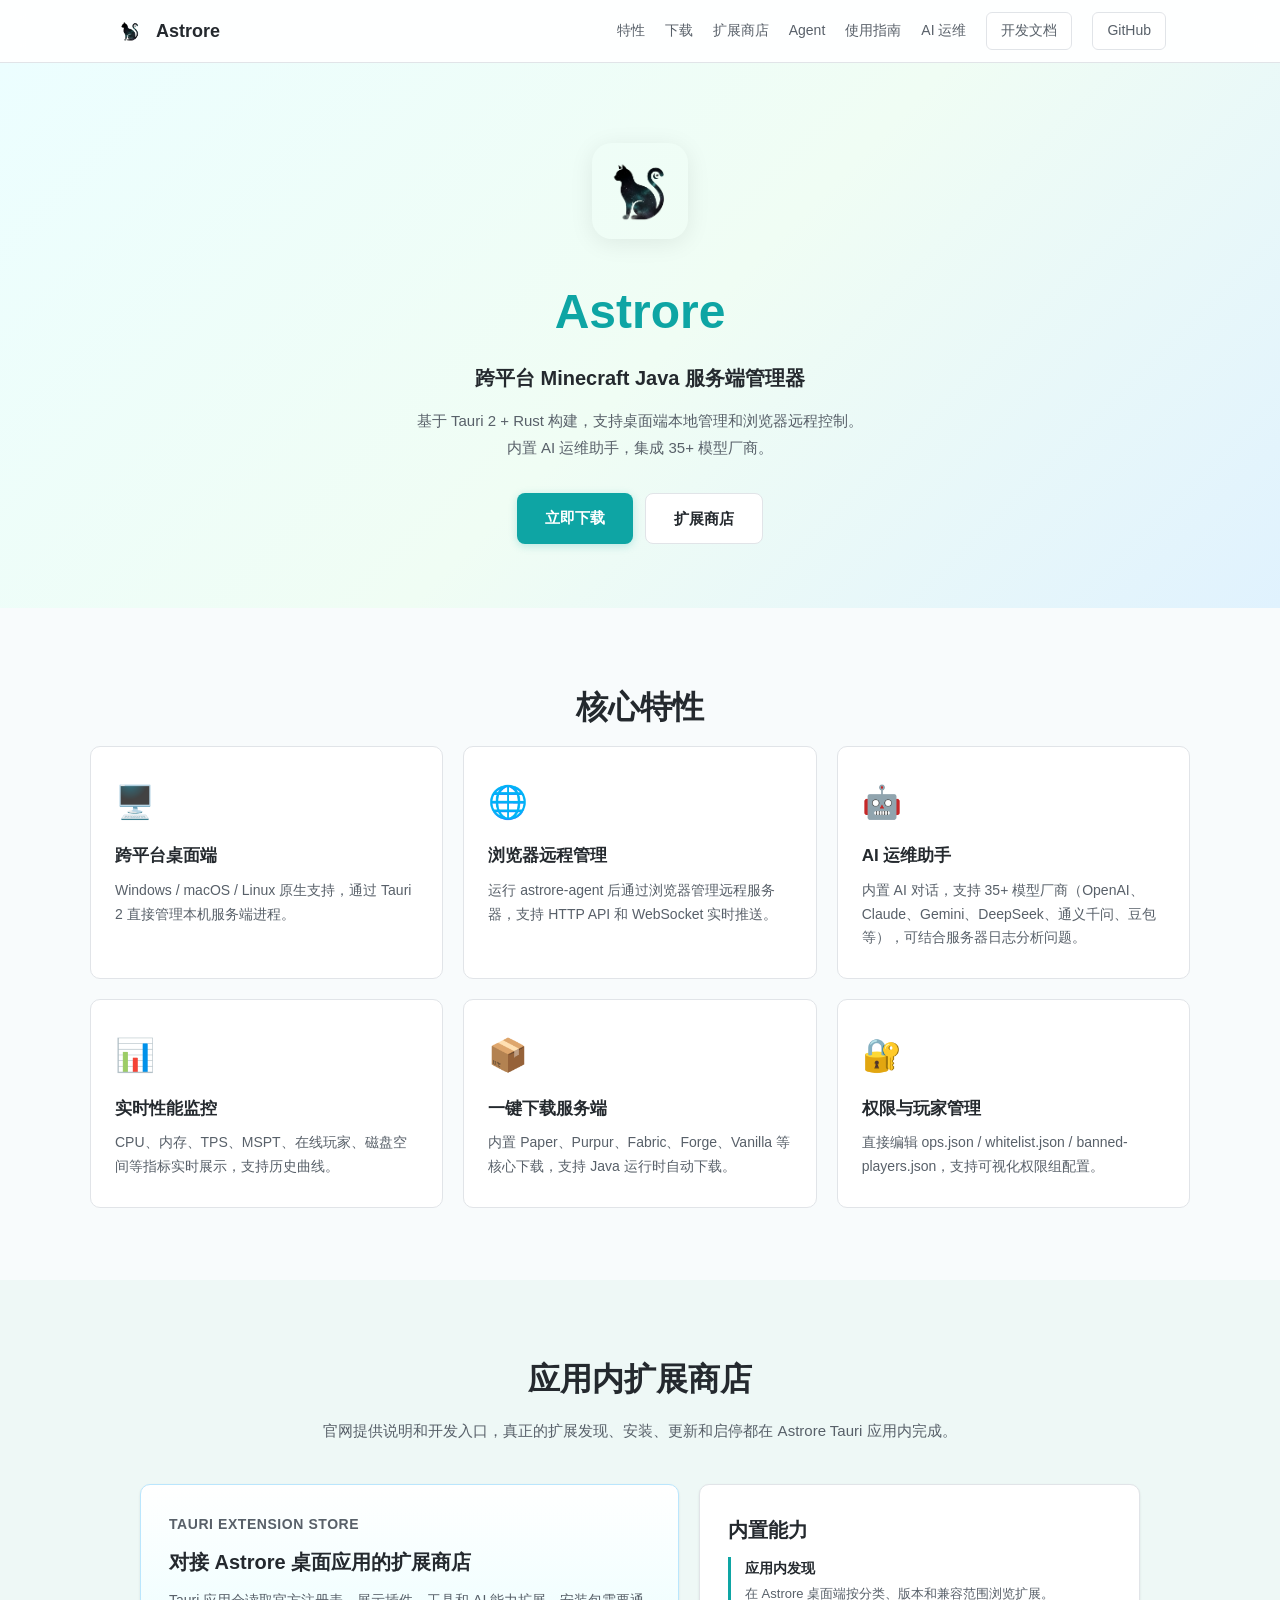
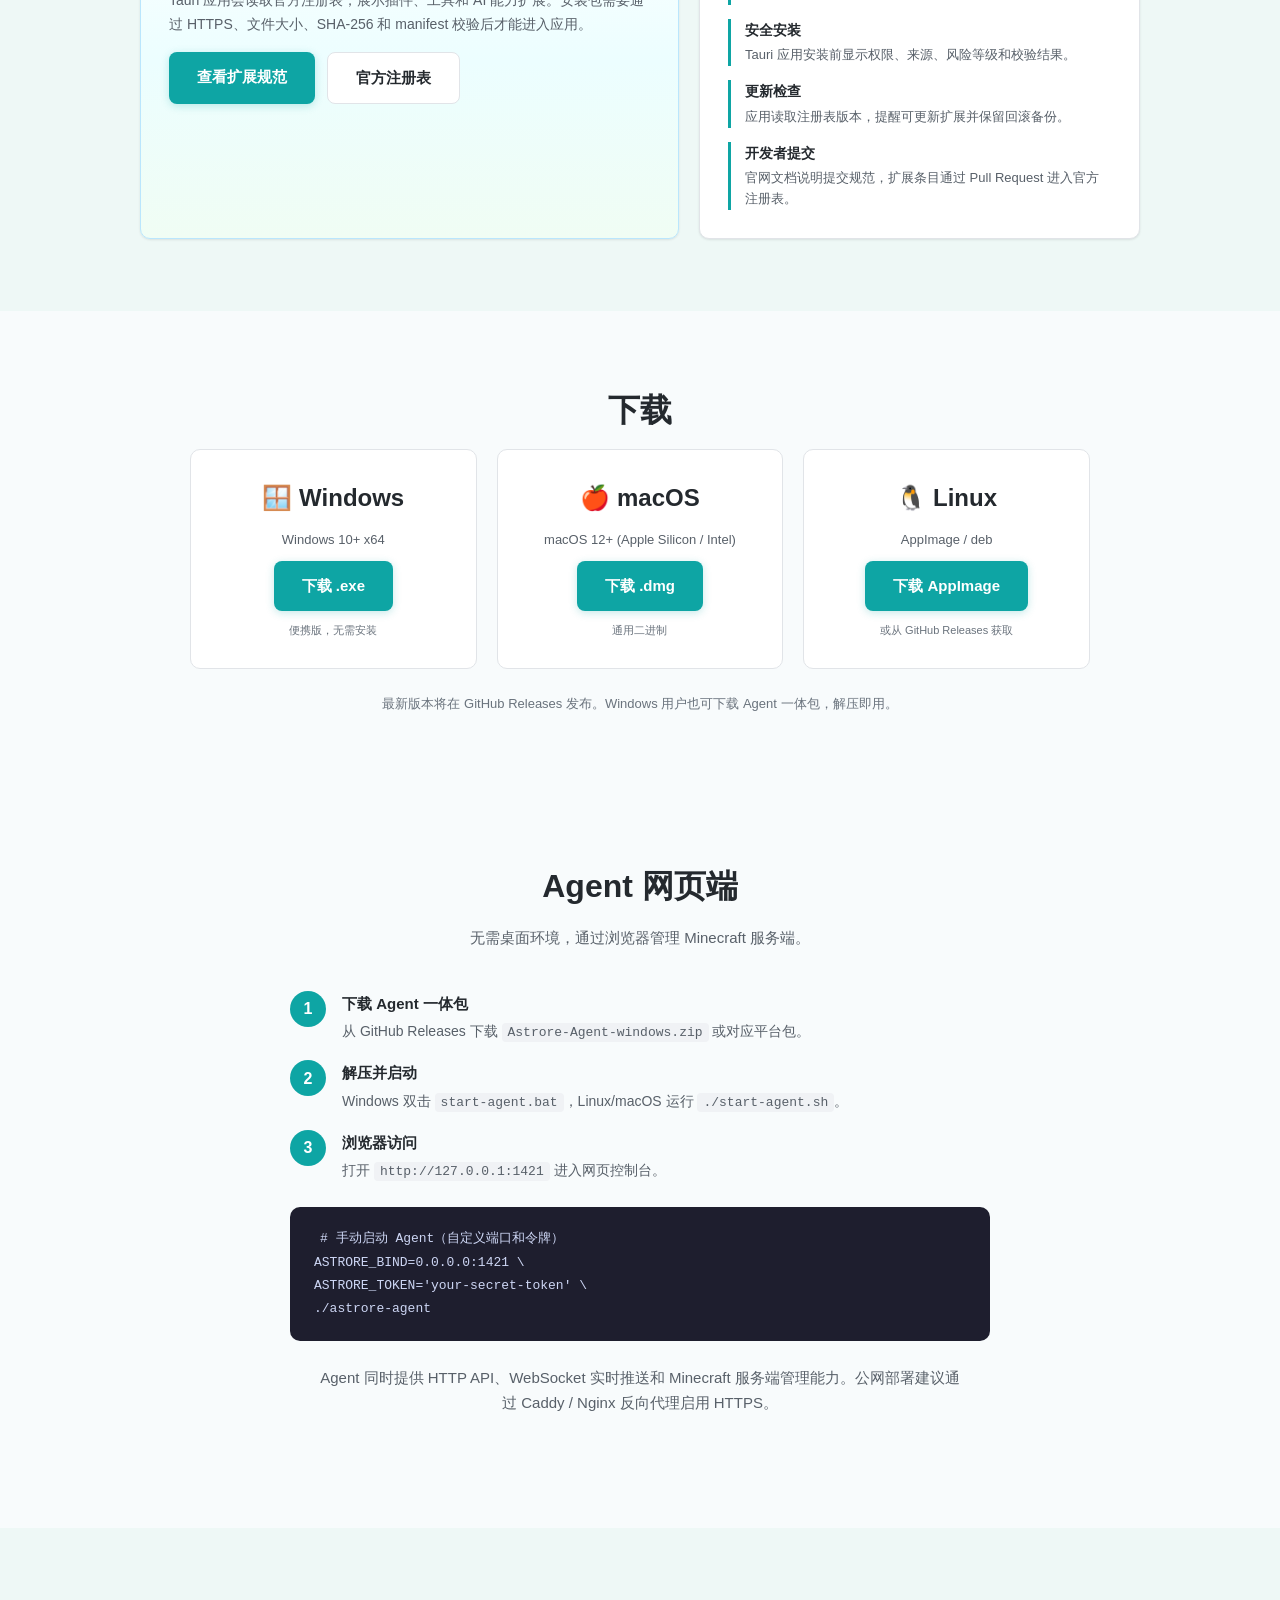
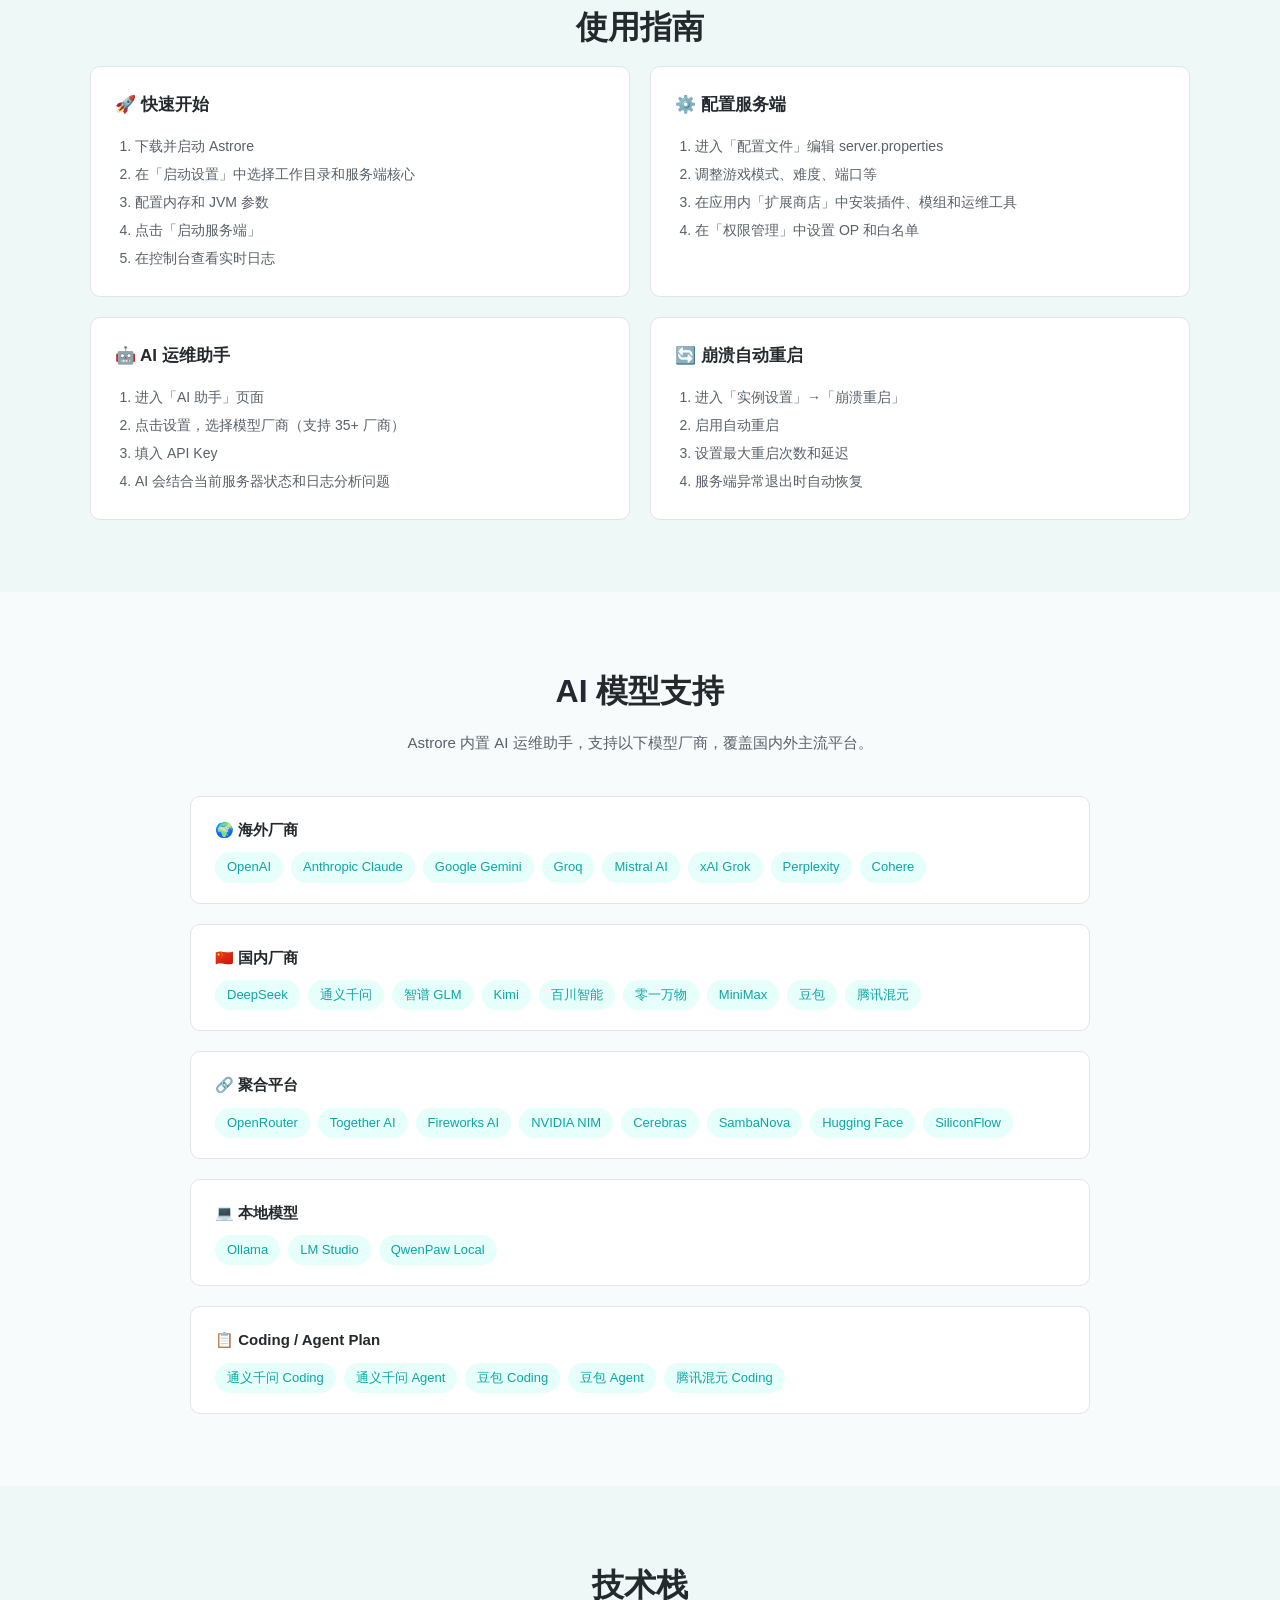
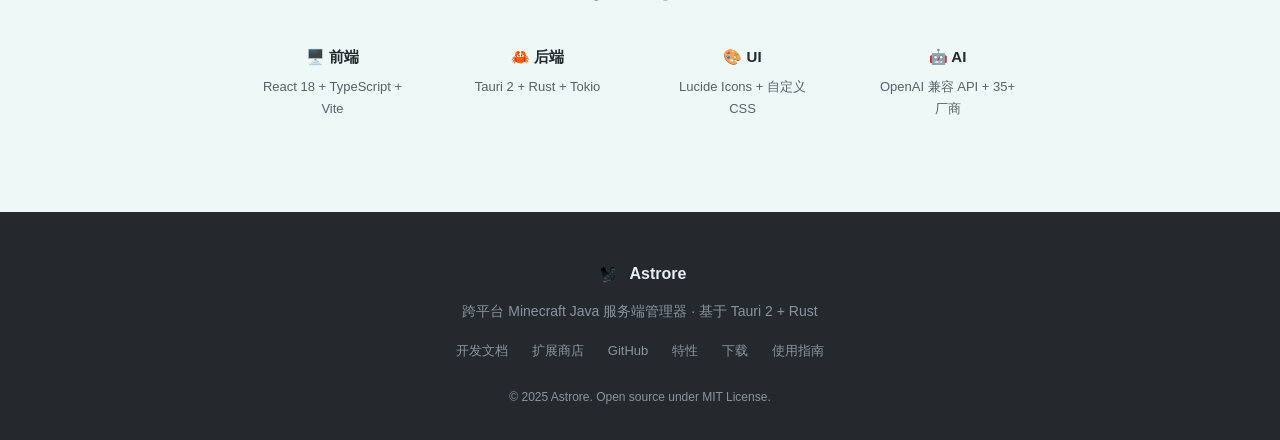
==== commit b4e25fb7: "Clarify extension store is used inside Tauri app" ====
--- a/site/index.html
+++ b/site/index.html
@@ -78,13 +78,13 @@
   </section>
 
   <section id="extensions" class="section section-alt">
-    <h2 class="section-title">扩展商店</h2>
-    <p class="section-desc">从官方注册表发现插件、管理更新，并通过权限声明和完整性校验降低第三方扩展风险。</p>
+    <h2 class="section-title">应用内扩展商店</h2>
+    <p class="section-desc">官网提供说明和开发入口，真正的扩展发现、安装、更新和启停都在 Astrore Tauri 应用内完成。</p>
     <div class="store-grid">
       <div class="store-panel store-feature">
-        <p class="store-eyebrow">Extension Store</p>
-        <h3>给服主的一站式扩展入口</h3>
-        <p>扩展商店会展示插件、工具和 AI 能力扩展，安装包需要通过 HTTPS、文件大小、SHA-256 和 manifest 校验后才能安装。</p>
+        <p class="store-eyebrow">Tauri Extension Store</p>
+        <h3>对接 Astrore 桌面应用的扩展商店</h3>
+        <p>Tauri 应用会读取官方注册表，展示插件、工具和 AI 能力扩展。安装包需要通过 HTTPS、文件大小、SHA-256 和 manifest 校验后才能进入应用。</p>
         <div class="hero-buttons article-actions">
           <a class="btn-primary" href="developer/extensions.html">查看扩展规范</a>
           <a class="btn-secondary" href="https://github.com/zkonikishi/Astrore/tree/main/registry" target="_blank" rel="noopener">官方注册表</a>
@@ -93,10 +93,10 @@
       <div class="store-panel">
         <h3>内置能力</h3>
         <ul class="store-list">
-          <li><strong>插件发现</strong><span>按分类、版本和兼容范围浏览扩展。</span></li>
-          <li><strong>安全安装</strong><span>安装前显示权限、来源、风险等级和校验结果。</span></li>
-          <li><strong>更新检查</strong><span>读取注册表版本，提醒可更新扩展并保留回滚备份。</span></li>
-          <li><strong>开发者提交</strong><span>通过 Pull Request 提交扩展条目，便于社区共同维护。</span></li>
+          <li><strong>应用内发现</strong><span>在 Astrore 桌面端按分类、版本和兼容范围浏览扩展。</span></li>
+          <li><strong>安全安装</strong><span>Tauri 应用安装前显示权限、来源、风险等级和校验结果。</span></li>
+          <li><strong>更新检查</strong><span>应用读取注册表版本，提醒可更新扩展并保留回滚备份。</span></li>
+          <li><strong>开发者提交</strong><span>官网文档说明提交规范，扩展条目通过 Pull Request 进入官方注册表。</span></li>
         </ul>
       </div>
     </div>
@@ -180,7 +180,7 @@
         <ol>
           <li>进入「配置文件」编辑 server.properties</li>
           <li>调整游戏模式、难度、端口等</li>
-          <li>在「扩展商店」中安装插件、模组和运维工具</li>
+          <li>在应用内「扩展商店」中安装插件、模组和运维工具</li>
           <li>在「权限管理」中设置 OP 和白名单</li>
         </ol>
       </div>
--- a/site/style.css
+++ b/site/style.css
@@ -0,0 +1,149 @@
+* { box-sizing: border-box; margin: 0; padding: 0; }
+
+:root {
+  --bg: #f8fbfc;
+  --bg-alt: #eef8f6;
+  --surface: #ffffff;
+  --border: #e1e4e8;
+  --text: #24292e;
+  --text-secondary: #586069;
+  --text-muted: #6a737d;
+  --primary: #0ea5a4;
+  --primary-hover: #0f8f8e;
+  --primary-light: #e6fffb;
+  --accent: #38bdf8;
+  --green: #34d399;
+  --radius: 10px;
+  --shadow: 0 1px 3px rgba(0,0,0,.06), 0 1px 2px rgba(0,0,0,.04);
+  --shadow-lg: 0 4px 24px rgba(0,0,0,.08);
+}
+
+html { scroll-behavior: smooth; }
+body { font-family: -apple-system, BlinkMacSystemFont, "Segoe UI", "Microsoft YaHei", sans-serif; color: var(--text); background: var(--bg); line-height: 1.7; }
+
+/* Navbar */
+.navbar { position: sticky; top: 0; z-index: 100; background: rgba(255,255,255,.85); backdrop-filter: blur(12px); border-bottom: 1px solid var(--border); }
+.nav-inner { max-width: 1100px; margin: 0 auto; display: flex; align-items: center; justify-content: space-between; padding: 12px 24px; }
+.logo { display: flex; align-items: center; gap: 10px; text-decoration: none; color: var(--text); font-weight: 800; font-size: 18px; }
+.logo img { border-radius: 8px; }
+.nav-links { display: flex; align-items: center; gap: 20px; }
+.nav-links a { text-decoration: none; color: var(--text-secondary); font-size: 14px; font-weight: 500; transition: color .15s; }
+.nav-links a:hover { color: var(--primary); }
+.btn-ghost { padding: 6px 14px; border: 1px solid var(--border); border-radius: 6px; background: var(--surface); }
+.btn-ghost:hover { border-color: var(--primary); color: var(--primary) !important; }
+
+/* Hero */
+.hero { padding: 80px 24px 64px; text-align: center; background: linear-gradient(135deg, #ecfeff 0%, #f0fdf4 52%, #e0f2fe 100%); }
+.hero-content { max-width: 680px; margin: 0 auto; }
+.hero-icon { margin-bottom: 24px; border-radius: 20px; box-shadow: var(--shadow-lg); }
+.hero h1 { font-size: 48px; font-weight: 900; color: var(--primary); margin-bottom: 8px; }
+.hero-subtitle { font-size: 20px; font-weight: 600; color: var(--text); margin-bottom: 12px; }
+.hero-desc { color: var(--text-secondary); font-size: 15px; margin-bottom: 32px; line-height: 1.8; }
+.hero-buttons { display: flex; gap: 12px; justify-content: center; flex-wrap: wrap; }
+.btn-primary, .btn-secondary { display: inline-block; padding: 12px 28px; border-radius: 8px; font-size: 15px; font-weight: 700; text-decoration: none; transition: all .15s; }
+.btn-primary { background: var(--primary); color: #fff; box-shadow: 0 2px 8px rgba(14,165,164,.24); }
+.btn-primary:hover { background: var(--primary-hover); transform: translateY(-1px); }
+.btn-secondary { background: var(--surface); color: var(--text); border: 1px solid var(--border); }
+.btn-secondary:hover { border-color: var(--primary); color: var(--primary); }
+
+/* Sections */
+.section { padding: 72px 24px; }
+.section-alt { background: var(--bg-alt); }
+.section-title { text-align: center; font-size: 32px; font-weight: 900; margin-bottom: 12px; color: var(--text); }
+.section-desc { text-align: center; color: var(--text-secondary); max-width: 640px; margin: 0 auto 40px; font-size: 15px; }
+
+/* Features */
+.features-grid { max-width: 1100px; margin: 0 auto; display: grid; grid-template-columns: repeat(3, 1fr); gap: 20px; }
+.feature-card { background: var(--surface); border: 1px solid var(--border); border-radius: var(--radius); padding: 28px 24px; transition: box-shadow .2s; }
+.feature-card:hover { box-shadow: var(--shadow-lg); }
+.feature-icon { font-size: 32px; margin-bottom: 12px; }
+.feature-card h3 { font-size: 17px; margin-bottom: 8px; }
+.feature-card p { color: var(--text-secondary); font-size: 14px; line-height: 1.7; }
+
+/* Download */
+.download-grid { max-width: 900px; margin: 0 auto; display: grid; grid-template-columns: repeat(3, 1fr); gap: 20px; }
+.download-card { background: var(--surface); border: 1px solid var(--border); border-radius: var(--radius); padding: 28px 24px; text-align: center; display: flex; flex-direction: column; align-items: center; gap: 10px; }
+.download-os { font-size: 24px; font-weight: 800; }
+.download-card p { color: var(--text-secondary); font-size: 13px; }
+.download-card small { color: var(--text-muted); font-size: 11px; }
+.download-note { text-align: center; color: var(--text-muted); font-size: 13px; margin-top: 24px; }
+
+/* Extension Store */
+.store-grid { max-width: 1000px; margin: 0 auto; display: grid; grid-template-columns: minmax(0, 1.1fr) minmax(320px, .9fr); gap: 20px; align-items: stretch; }
+.store-panel { background: var(--surface); border: 1px solid var(--border); border-radius: var(--radius); padding: 28px; box-shadow: var(--shadow); }
+.store-feature { border-color: #bae6fd; background: linear-gradient(180deg, #fff 0%, #ecfeff 50%, #f0fdf4 100%); }
+.store-eyebrow { margin-bottom: 8px; color: var(--primary); font-size: 12px; font-weight: 800; text-transform: uppercase; letter-spacing: .04em; }
+.store-panel h3 { margin-bottom: 10px; font-size: 20px; }
+.store-panel p { color: var(--text-secondary); font-size: 14px; }
+.store-list { display: grid; gap: 14px; list-style: none; }
+.store-list li { display: grid; gap: 3px; padding-left: 14px; border-left: 3px solid var(--primary); }
+.store-list strong { font-size: 14px; }
+.store-list span { color: var(--text-secondary); font-size: 13px; line-height: 1.6; }
+
+/* Agent */
+.agent-steps { max-width: 700px; margin: 0 auto 24px; display: flex; flex-direction: column; gap: 16px; }
+.agent-step { display: flex; gap: 16px; align-items: flex-start; }
+.step-num { width: 36px; height: 36px; background: var(--primary); color: #fff; border-radius: 50%; display: flex; align-items: center; justify-content: center; font-weight: 800; font-size: 16px; flex-shrink: 0; }
+.agent-step h4 { font-size: 15px; margin-bottom: 4px; }
+.agent-step p { color: var(--text-secondary); font-size: 14px; }
+.agent-step code, .code-block code { background: #f0f2f5; padding: 2px 6px; border-radius: 4px; font-size: 13px; }
+.code-block { max-width: 700px; margin: 0 auto 24px; background: #1e1e2e; border-radius: var(--radius); padding: 20px 24px; overflow-x: auto; }
+.code-block pre { margin: 0; }
+.code-block code { background: none; color: #cdd6f4; font-size: 13px; line-height: 1.8; }
+
+/* Guide */
+.guide-grid { max-width: 1100px; margin: 0 auto; display: grid; grid-template-columns: repeat(2, 1fr); gap: 20px; }
+.guide-card { background: var(--surface); border: 1px solid var(--border); border-radius: var(--radius); padding: 24px; }
+.guide-card h3 { font-size: 17px; margin-bottom: 12px; }
+.guide-card ol { padding-left: 20px; color: var(--text-secondary); font-size: 14px; line-height: 2; }
+.developer-page { max-width: 1100px; margin: 0 auto; }
+.developer-page h1 { margin-bottom: 10px; font-size: 38px; }
+.developer-eyebrow { margin-bottom: 8px; color: var(--primary); font-size: 12px; font-weight: 800; text-transform: uppercase; }
+.developer-lead { max-width: 700px; margin-bottom: 32px; color: var(--text-secondary); font-size: 16px; }
+.developer-grid { grid-template-columns: repeat(2, minmax(0, 1fr)); }
+.developer-grid .guide-card { display: grid; align-content: start; gap: 14px; }
+.developer-grid .guide-card h2 { font-size: 18px; }
+.developer-grid .guide-card p { color: var(--text-secondary); font-size: 14px; }
+.developer-grid .guide-card a { justify-self: start; }
+.docs-article { max-width: 820px; }
+.docs-article section { margin-top: 34px; }
+.docs-article h2 { margin-bottom: 10px; font-size: 22px; }
+.docs-article p, .docs-article li { color: var(--text-secondary); font-size: 14px; }
+.docs-article ul, .docs-article ol { display: grid; gap: 7px; margin: 12px 0; padding-left: 22px; }
+.docs-article code { padding: 2px 5px; border: 1px solid var(--border); border-radius: 4px; background: var(--bg-alt); color: var(--text); }
+.article-actions { justify-content: flex-start; margin-top: 16px; }
+
+/* AI Providers */
+.ai-providers { max-width: 900px; margin: 0 auto; display: flex; flex-direction: column; gap: 20px; }
+.ai-category { background: var(--surface); border: 1px solid var(--border); border-radius: var(--radius); padding: 20px 24px; }
+.ai-category h4 { font-size: 15px; margin-bottom: 10px; }
+.ai-tags { display: flex; flex-wrap: wrap; gap: 8px; }
+.ai-tags span { background: var(--primary-light); color: var(--primary); padding: 4px 12px; border-radius: 20px; font-size: 13px; font-weight: 500; }
+
+/* Tech Stack */
+.tech-stack { max-width: 800px; margin: 0 auto; display: grid; grid-template-columns: repeat(4, 1fr); gap: 20px; }
+.tech-item { text-align: center; padding: 20px; }
+.tech-item h4 { font-size: 15px; margin-bottom: 6px; }
+.tech-item p { color: var(--text-secondary); font-size: 13px; }
+
+/* Footer */
+.footer { background: var(--text); color: #8b949e; padding: 48px 24px 32px; }
+.footer-inner { max-width: 1100px; margin: 0 auto; text-align: center; }
+.footer-brand { display: flex; align-items: center; justify-content: center; gap: 8px; margin-bottom: 12px; }
+.footer-brand span { color: #e6edf3; font-weight: 800; font-size: 16px; }
+.footer-brand img { border-radius: 6px; }
+.footer-inner p { margin-bottom: 16px; font-size: 14px; }
+.footer-links { display: flex; justify-content: center; gap: 24px; margin-bottom: 20px; }
+.footer-links a { color: #8b949e; text-decoration: none; font-size: 13px; transition: color .15s; }
+.footer-links a:hover { color: var(--primary); }
+.footer small { font-size: 12px; }
+
+/* Responsive */
+@media (max-width: 768px) {
+  .nav-links { display: none; }
+  .hero h1 { font-size: 36px; }
+  .features-grid, .download-grid { grid-template-columns: 1fr; }
+  .store-grid { grid-template-columns: 1fr; }
+  .guide-grid { grid-template-columns: 1fr; }
+  .tech-stack { grid-template-columns: repeat(2, 1fr); }
+}
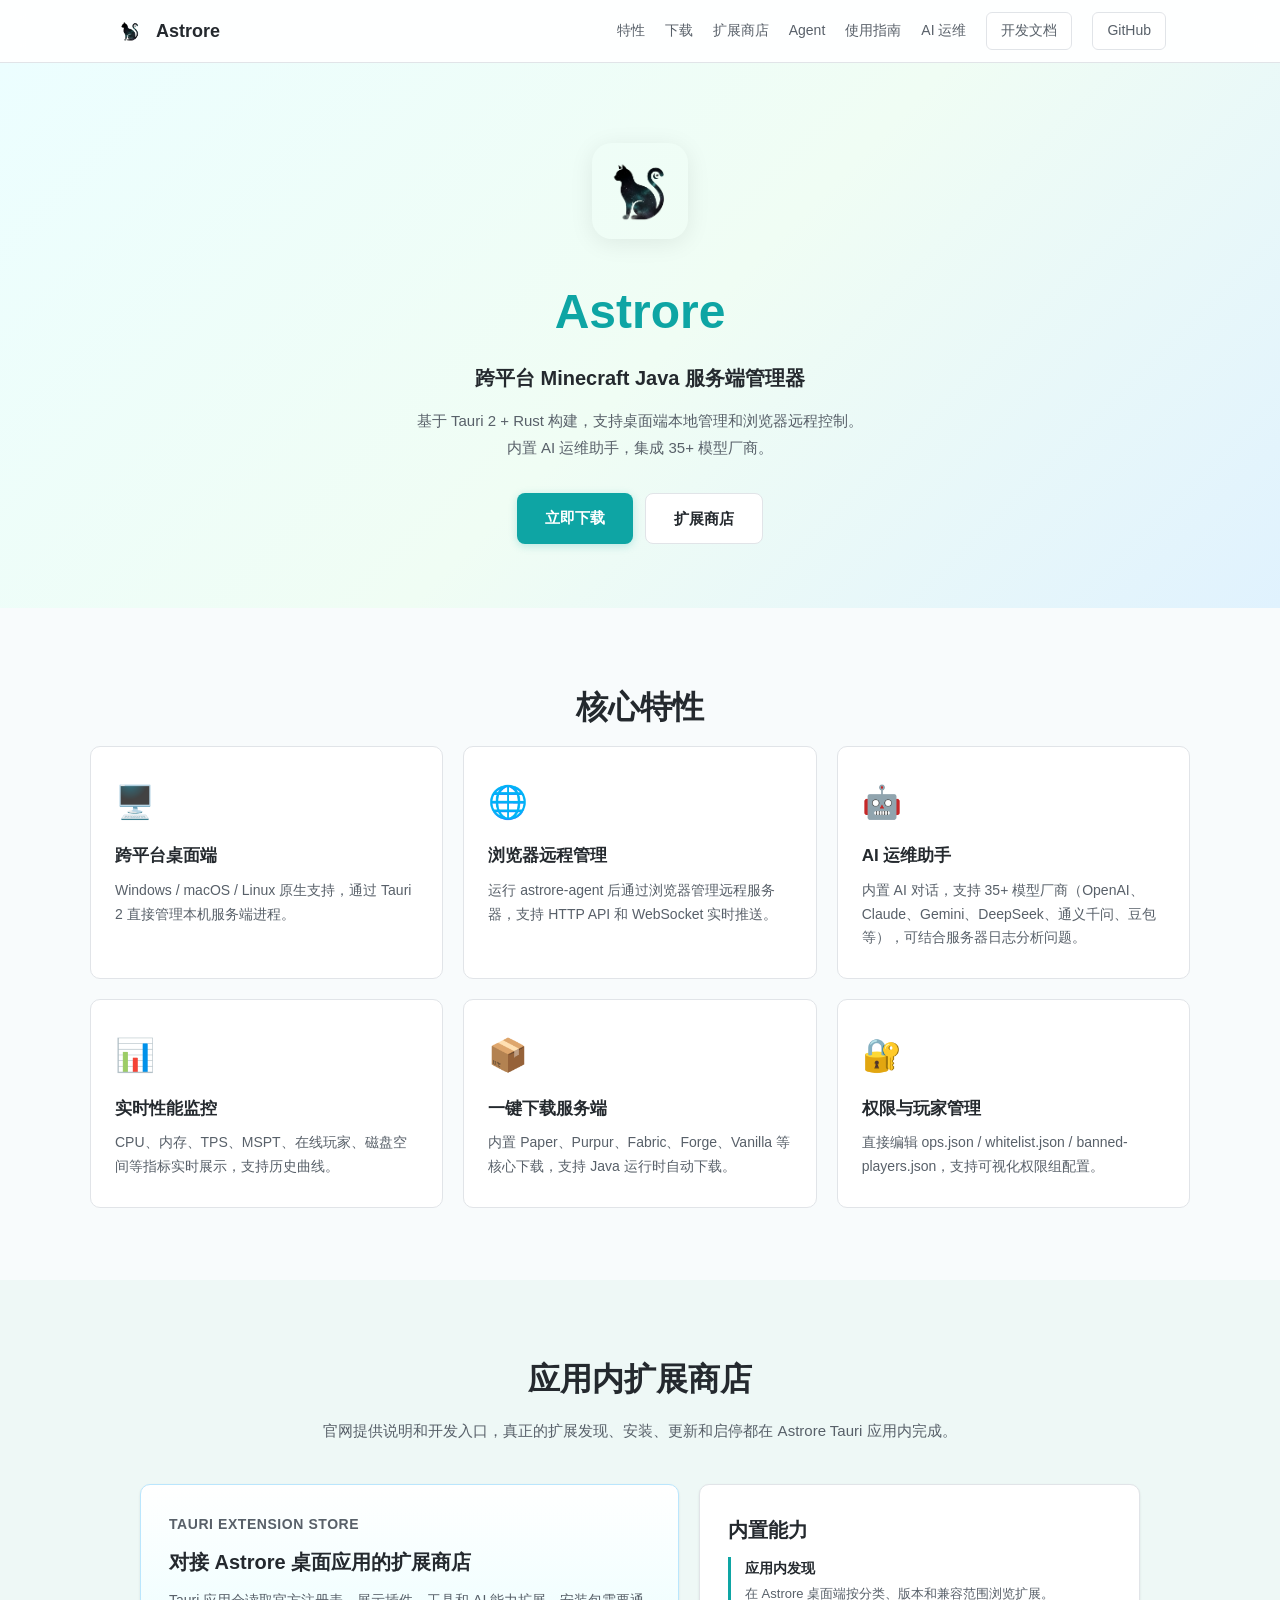
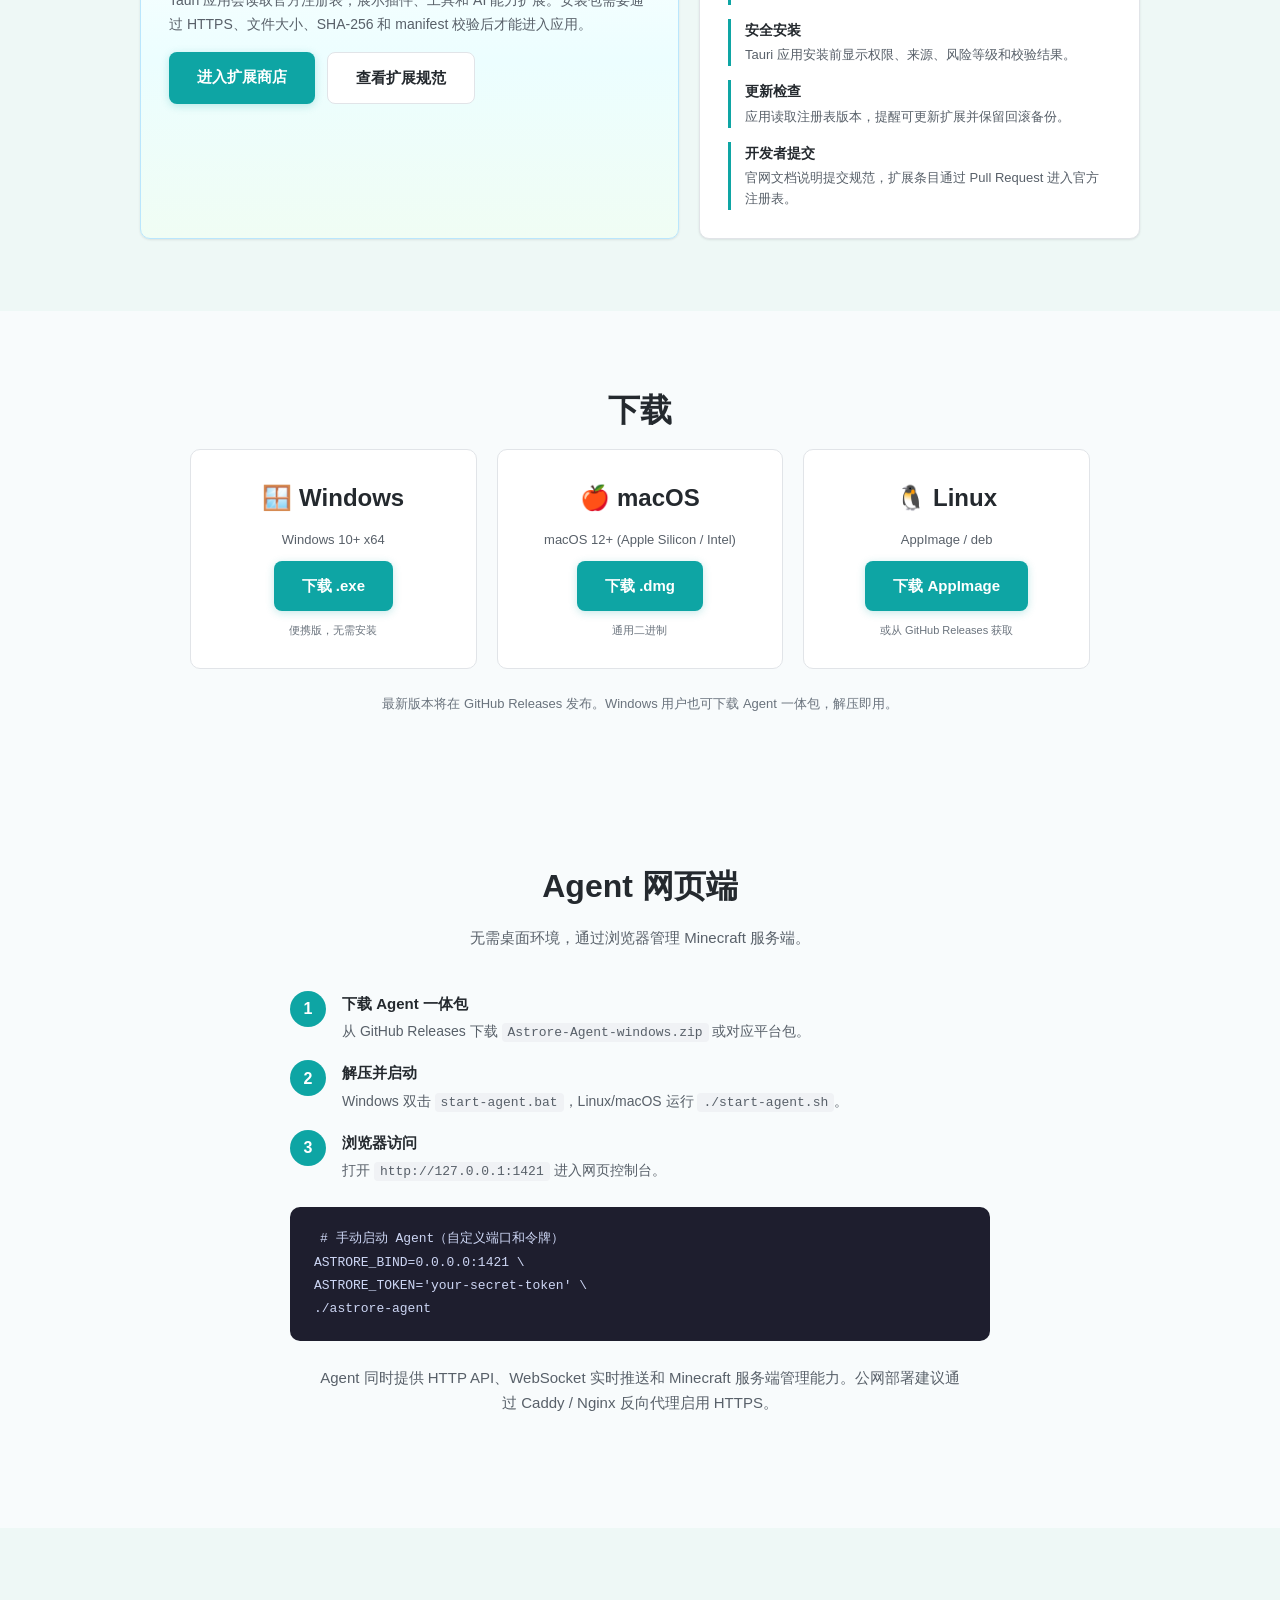
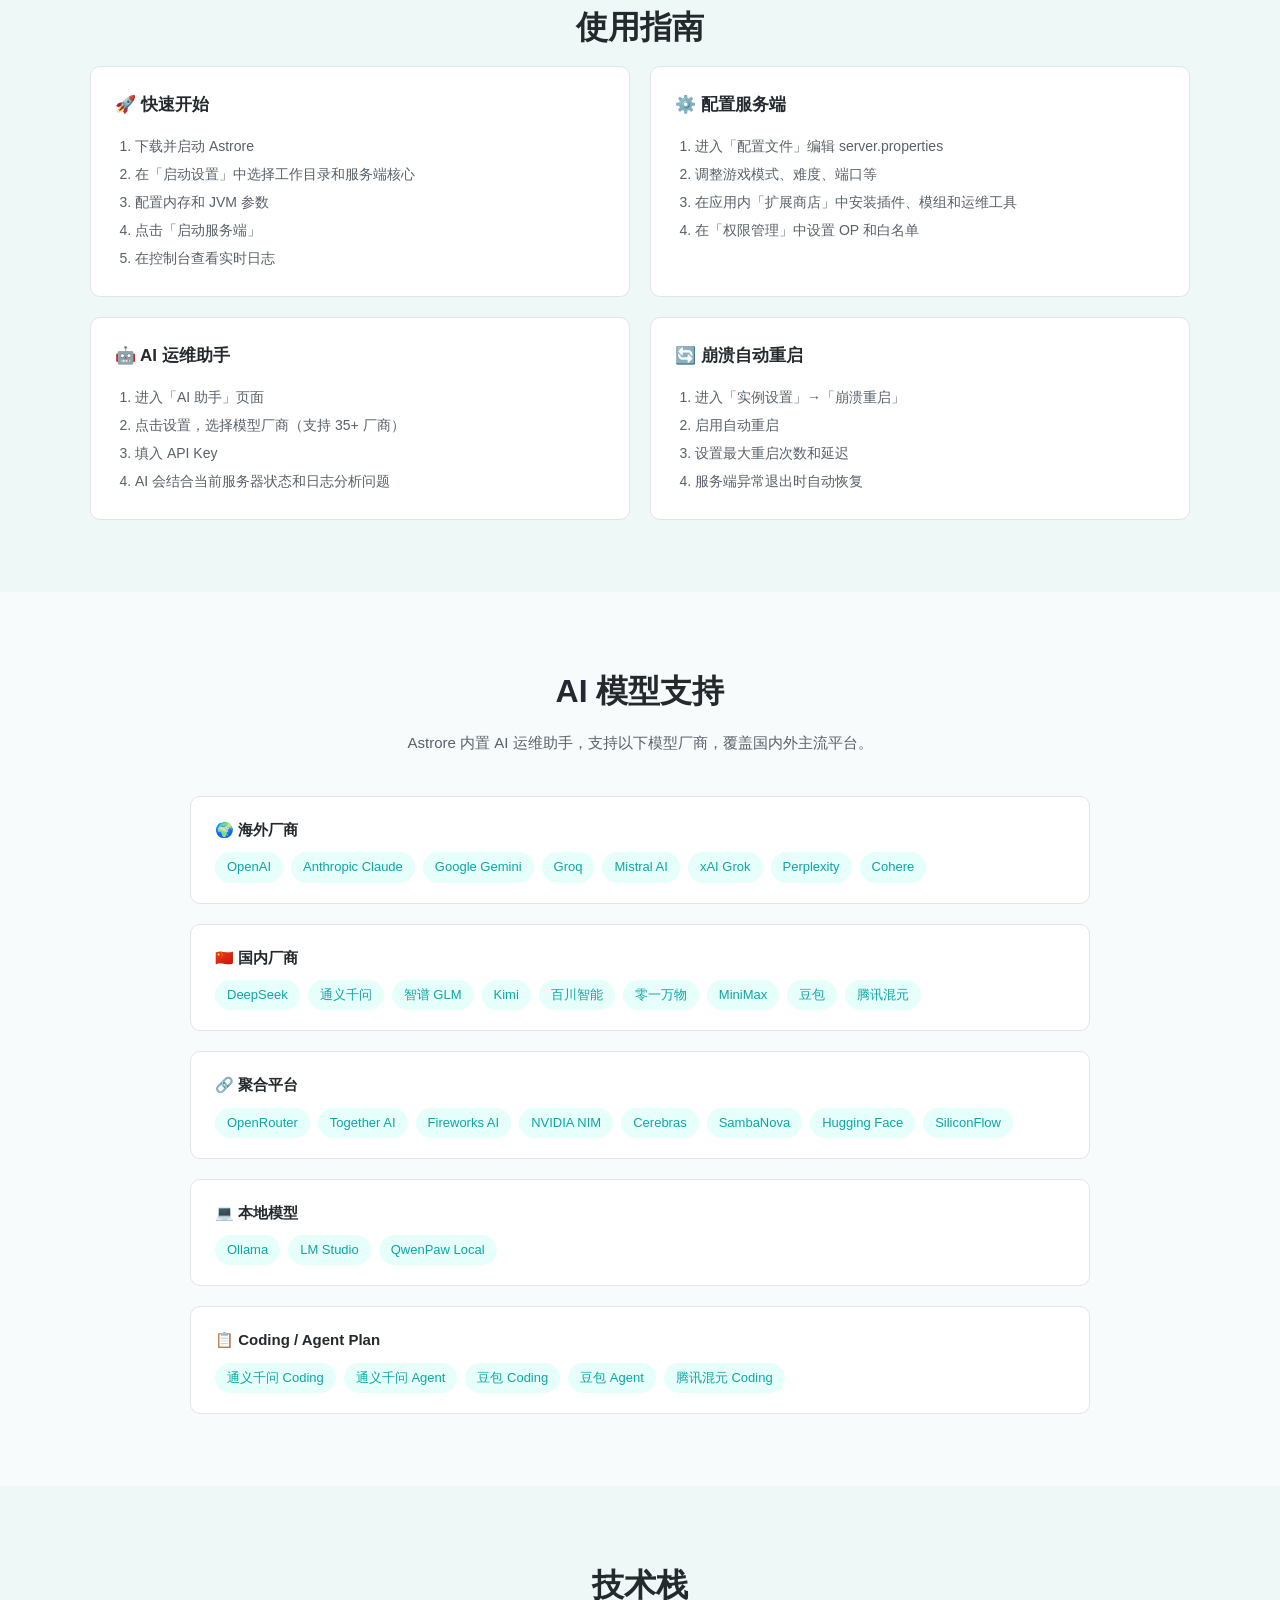
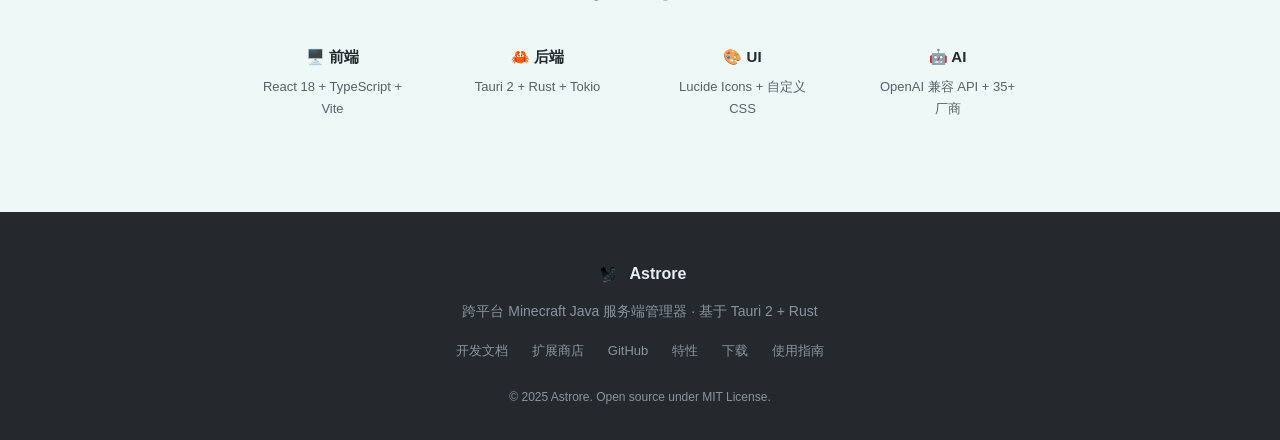
==== commit 42935064: "Wire homepage to extension marketplace" ====
--- a/site/index.html
+++ b/site/index.html
@@ -18,7 +18,7 @@
       <div class="nav-links">
         <a href="#features">特性</a>
         <a href="#download">下载</a>
-        <a href="#extensions">扩展商店</a>
+        <a href="store/">扩展商店</a>
         <a href="#agent">Agent</a>
         <a href="#guide">使用指南</a>
         <a href="#ai">AI 运维</a>
@@ -36,7 +36,7 @@
       <p class="hero-desc">基于 Tauri 2 + Rust 构建，支持桌面端本地管理和浏览器远程控制。<br />内置 AI 运维助手，集成 35+ 模型厂商。</p>
       <div class="hero-buttons">
         <a href="#download" class="btn-primary">立即下载</a>
-        <a href="#extensions" class="btn-secondary">扩展商店</a>
+        <a href="store/" class="btn-secondary">扩展商店</a>
       </div>
     </div>
   </header>
@@ -86,8 +86,8 @@
         <h3>对接 Astrore 桌面应用的扩展商店</h3>
         <p>Tauri 应用会读取官方注册表，展示插件、工具和 AI 能力扩展。安装包需要通过 HTTPS、文件大小、SHA-256 和 manifest 校验后才能进入应用。</p>
         <div class="hero-buttons article-actions">
-          <a class="btn-primary" href="developer/extensions.html">查看扩展规范</a>
-          <a class="btn-secondary" href="https://github.com/zkonikishi/Astrore/tree/main/registry" target="_blank" rel="noopener">官方注册表</a>
+          <a class="btn-primary" href="store/">进入扩展商店</a>
+          <a class="btn-secondary" href="developer/extensions.html">查看扩展规范</a>
         </div>
       </div>
       <div class="store-panel">
@@ -276,7 +276,7 @@
       <p>跨平台 Minecraft Java 服务端管理器 · 基于 Tauri 2 + Rust</p>
       <div class="footer-links">
         <a href="developer/">开发文档</a>
-        <a href="#extensions">扩展商店</a>
+        <a href="store/">扩展商店</a>
         <a href="https://github.com/zkonikishi/Astrore" target="_blank" rel="noopener">GitHub</a>
         <a href="#features">特性</a>
         <a href="#download">下载</a>
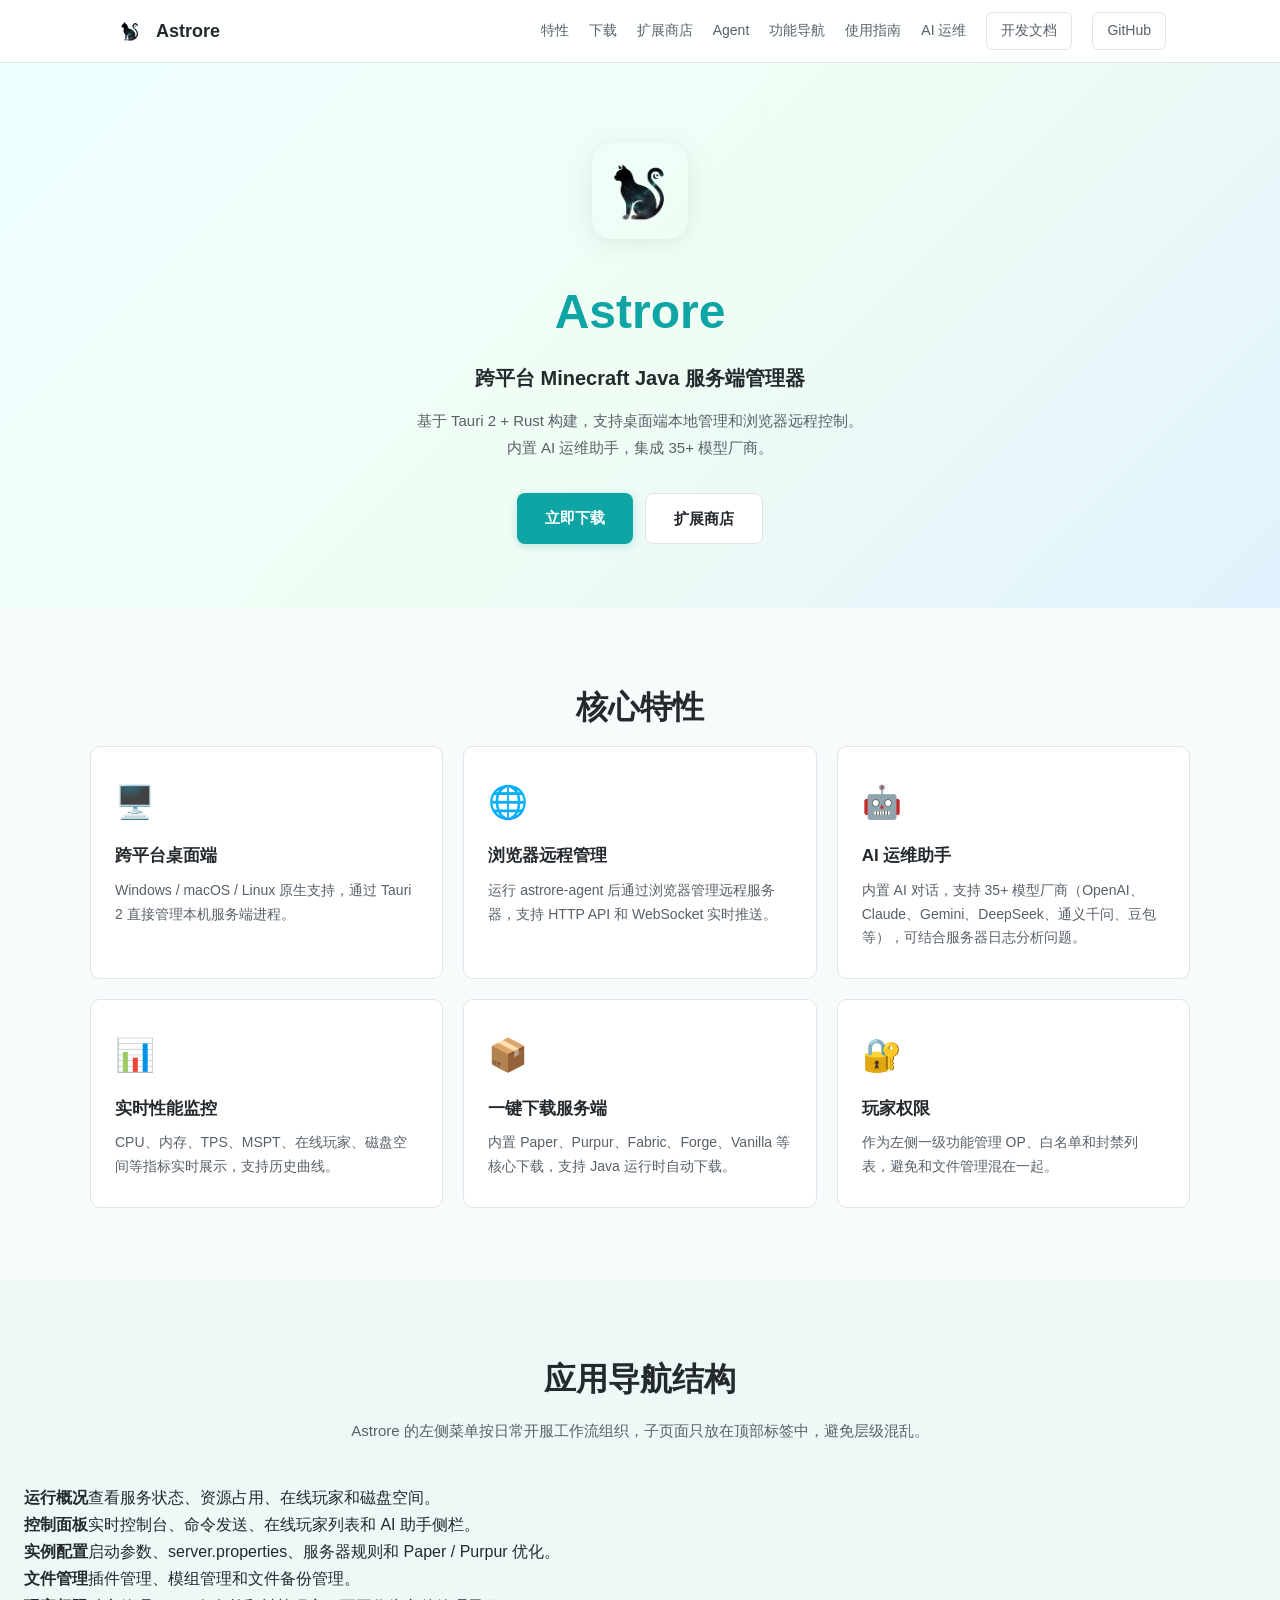
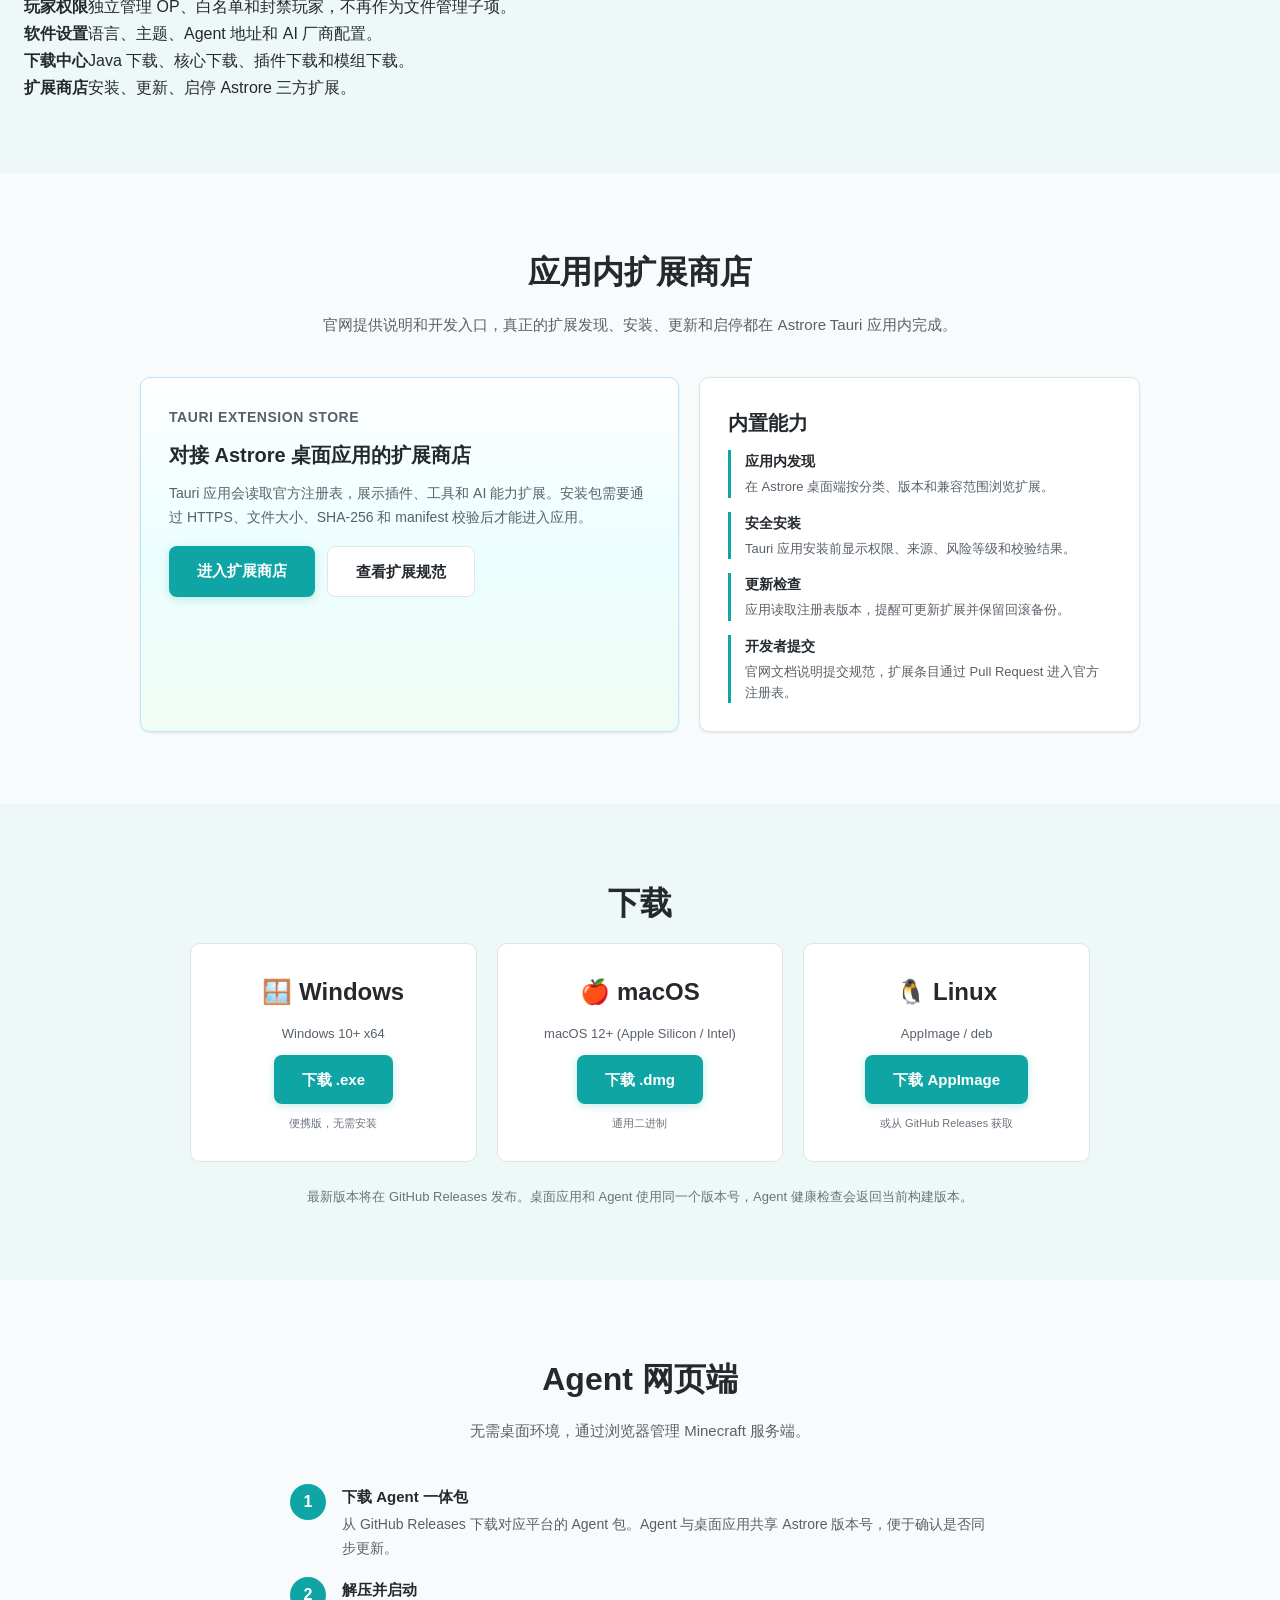
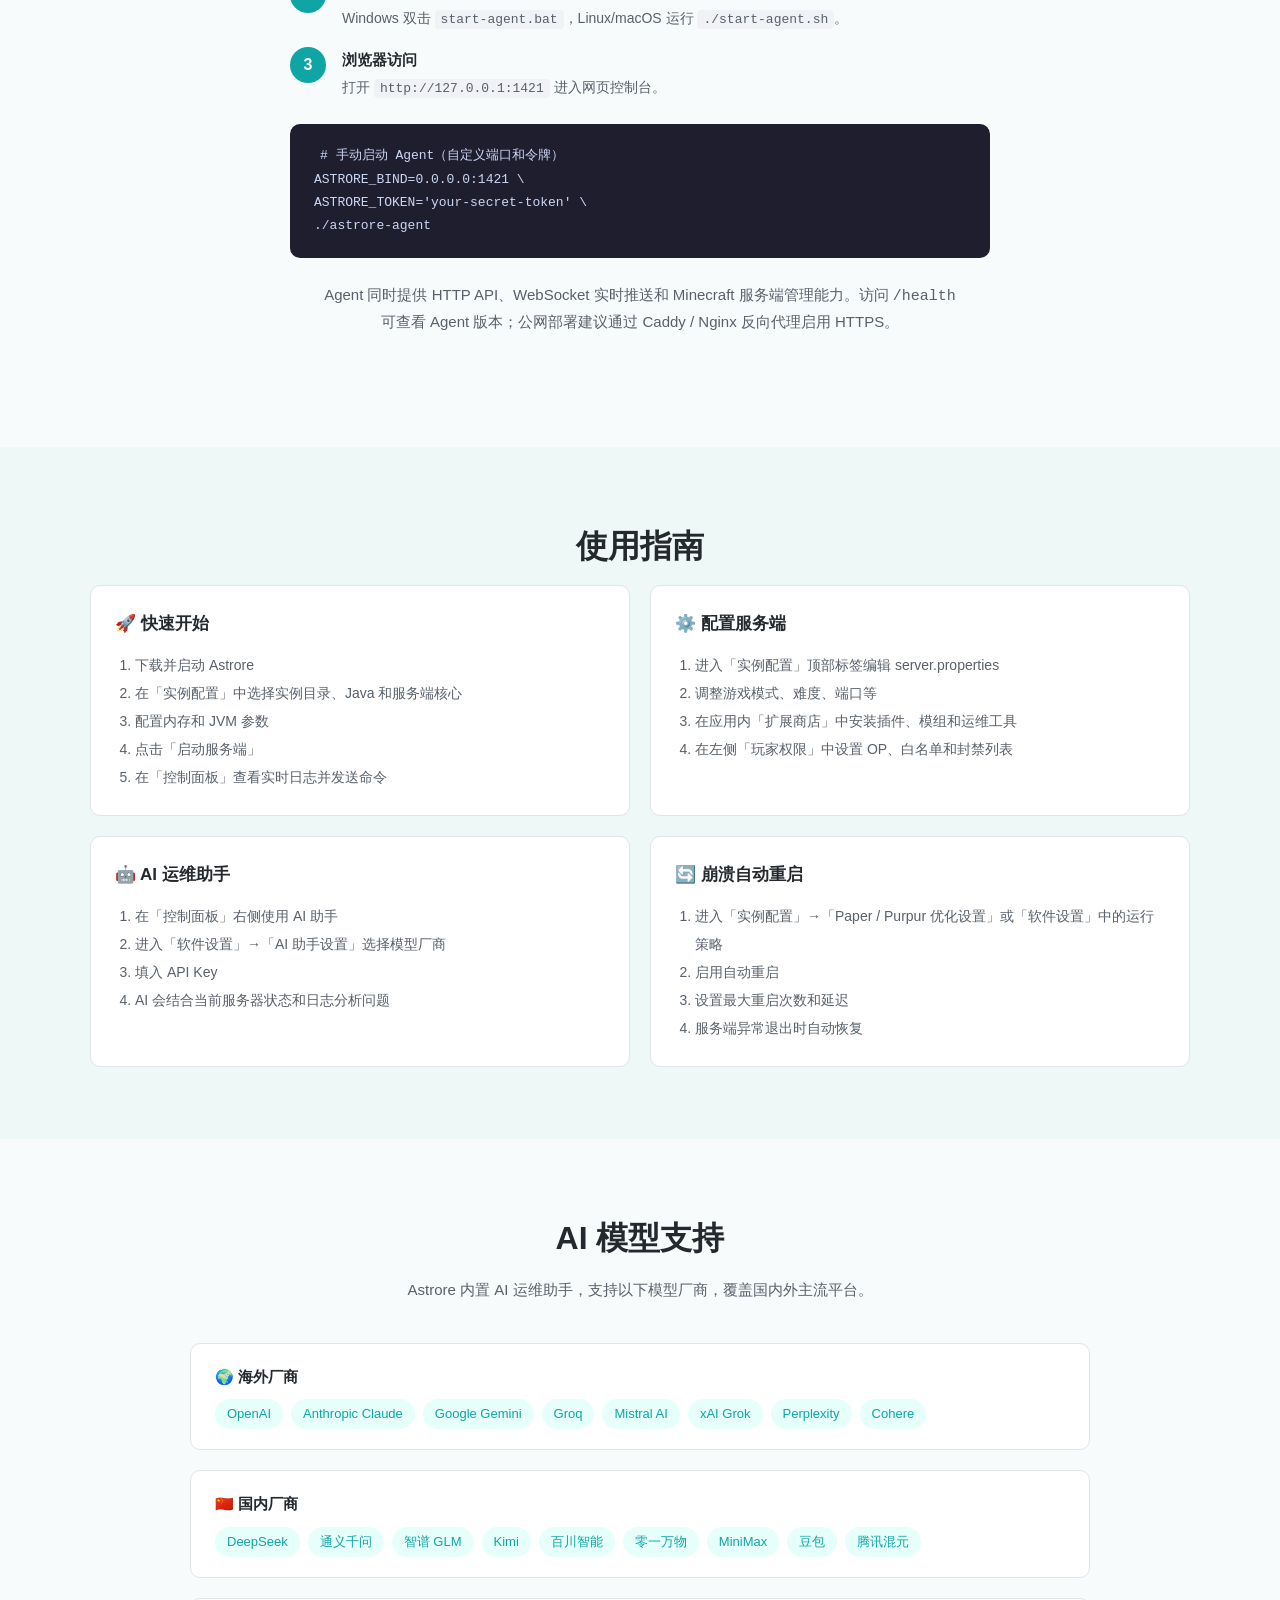
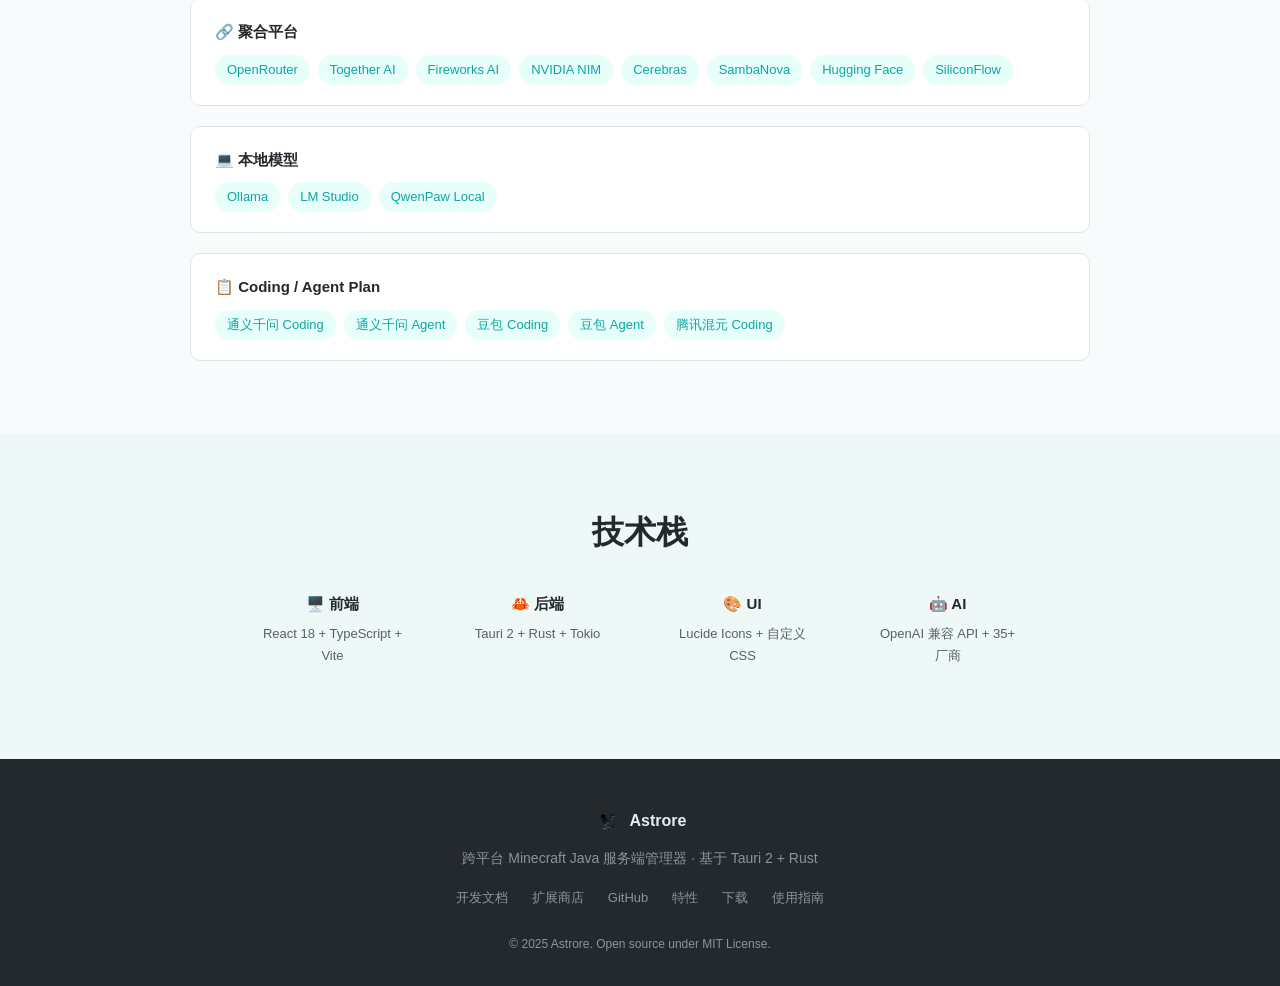
==== commit 0208e431: "Update site/index.html" ====
--- a/site/index.html
+++ b/site/index.html
@@ -6,40 +6,41 @@
   <title>Astrore - Minecraft 服务端管理器</title>
   <meta name="description" content="Astrore 是基于 Tauri 2 + Rust 的跨平台 Minecraft Java 服务端管理器，支持 Windows / macOS / Linux 桌面端和浏览器远程管理。" />
   <link rel="stylesheet" href="style.css" />
-  <link rel="icon" href="assets/astrore-icon.png" />
+  <link rel="icon" href="assets/astrore-icon.png" />
 </head>
 <body>
   <nav class="navbar">
     <div class="nav-inner">
       <a href="#" class="logo">
-        <img src="assets/astrore-icon.png" alt="Astrore" width="32" height="32" />
+        <img src="assets/astrore-icon.png" alt="Astrore" width="32" height="32" />
         <span>Astrore</span>
       </a>
       <div class="nav-links">
         <a href="#features">特性</a>
-        <a href="#download">下载</a>
-        <a href="store/">扩展商店</a>
-        <a href="#agent">Agent</a>
-        <a href="#guide">使用指南</a>
-        <a href="#ai">AI 运维</a>
-        <a href="developer/" class="btn-ghost">开发文档</a>
-        <a href="https://github.com/zkonikishi/Astrore" class="btn-ghost" target="_blank" rel="noopener">GitHub</a>
+        <a href="#download">下载</a>
+        <a href="store/">扩展商店</a>
+        <a href="#agent">Agent</a>
+        <a href="#navigation">功能导航</a>
+        <a href="#guide">使用指南</a>
+        <a href="#ai">AI 运维</a>
+        <a href="developer/" class="btn-ghost">开发文档</a>
+        <a href="https://github.com/zkonikishi/Astrore" class="btn-ghost" target="_blank" rel="noopener">GitHub</a>
       </div>
     </div>
   </nav>
 
   <header class="hero">
     <div class="hero-content">
-      <img src="assets/astrore-icon.png" alt="Astrore" class="hero-icon" width="96" height="96" />
+      <img src="assets/astrore-icon.png" alt="Astrore" class="hero-icon" width="96" height="96" />
       <h1>Astrore</h1>
       <p class="hero-subtitle">跨平台 Minecraft Java 服务端管理器</p>
       <p class="hero-desc">基于 Tauri 2 + Rust 构建，支持桌面端本地管理和浏览器远程控制。<br />内置 AI 运维助手，集成 35+ 模型厂商。</p>
-      <div class="hero-buttons">
-        <a href="#download" class="btn-primary">立即下载</a>
-        <a href="store/" class="btn-secondary">扩展商店</a>
-      </div>
-    </div>
-  </header>
+      <div class="hero-buttons">
+        <a href="#download" class="btn-primary">立即下载</a>
+        <a href="store/" class="btn-secondary">扩展商店</a>
+      </div>
+    </div>
+  </header>
 
   <section id="features" class="section">
     <h2 class="section-title">核心特性</h2>
@@ -71,60 +72,75 @@
       </div>
       <div class="feature-card">
         <div class="feature-icon">🔐</div>
-        <h3>权限与玩家管理</h3>
-        <p>直接编辑 ops.json / whitelist.json / banned-players.json，支持可视化权限组配置。</p>
-      </div>
-    </div>
-  </section>
-
-  <section id="extensions" class="section section-alt">
-    <h2 class="section-title">应用内扩展商店</h2>
-    <p class="section-desc">官网提供说明和开发入口，真正的扩展发现、安装、更新和启停都在 Astrore Tauri 应用内完成。</p>
-    <div class="store-grid">
-      <div class="store-panel store-feature">
-        <p class="store-eyebrow">Tauri Extension Store</p>
-        <h3>对接 Astrore 桌面应用的扩展商店</h3>
-        <p>Tauri 应用会读取官方注册表，展示插件、工具和 AI 能力扩展。安装包需要通过 HTTPS、文件大小、SHA-256 和 manifest 校验后才能进入应用。</p>
-        <div class="hero-buttons article-actions">
-          <a class="btn-primary" href="store/">进入扩展商店</a>
-          <a class="btn-secondary" href="developer/extensions.html">查看扩展规范</a>
-        </div>
-      </div>
-      <div class="store-panel">
-        <h3>内置能力</h3>
-        <ul class="store-list">
-          <li><strong>应用内发现</strong><span>在 Astrore 桌面端按分类、版本和兼容范围浏览扩展。</span></li>
-          <li><strong>安全安装</strong><span>Tauri 应用安装前显示权限、来源、风险等级和校验结果。</span></li>
-          <li><strong>更新检查</strong><span>应用读取注册表版本，提醒可更新扩展并保留回滚备份。</span></li>
-          <li><strong>开发者提交</strong><span>官网文档说明提交规范，扩展条目通过 Pull Request 进入官方注册表。</span></li>
-        </ul>
-      </div>
-    </div>
-  </section>
-
-  <section id="download" class="section">
-    <h2 class="section-title">下载</h2>
+        <h3>玩家权限</h3>
+        <p>作为左侧一级功能管理 OP、白名单和封禁列表，避免和文件管理混在一起。</p>
+      </div>
+    </div>
+  </section>
+
+  <section id="navigation" class="section section-alt">
+    <h2 class="section-title">应用导航结构</h2>
+    <p class="section-desc">Astrore 的左侧菜单按日常开服工作流组织，子页面只放在顶部标签中，避免层级混乱。</p>
+    <div class="nav-map">
+      <div><strong>运行概况</strong><span>查看服务状态、资源占用、在线玩家和磁盘空间。</span></div>
+      <div><strong>控制面板</strong><span>实时控制台、命令发送、在线玩家列表和 AI 助手侧栏。</span></div>
+      <div><strong>实例配置</strong><span>启动参数、server.properties、服务器规则和 Paper / Purpur 优化。</span></div>
+      <div><strong>文件管理</strong><span>插件管理、模组管理和文件备份管理。</span></div>
+      <div><strong>玩家权限</strong><span>独立管理 OP、白名单和封禁玩家，不再作为文件管理子项。</span></div>
+      <div><strong>软件设置</strong><span>语言、主题、Agent 地址和 AI 厂商配置。</span></div>
+      <div><strong>下载中心</strong><span>Java 下载、核心下载、插件下载和模组下载。</span></div>
+      <div><strong>扩展商店</strong><span>安装、更新、启停 Astrore 三方扩展。</span></div>
+    </div>
+  </section>
+
+  <section id="extensions" class="section">
+    <h2 class="section-title">应用内扩展商店</h2>
+    <p class="section-desc">官网提供说明和开发入口，真正的扩展发现、安装、更新和启停都在 Astrore Tauri 应用内完成。</p>
+    <div class="store-grid">
+      <div class="store-panel store-feature">
+        <p class="store-eyebrow">Tauri Extension Store</p>
+        <h3>对接 Astrore 桌面应用的扩展商店</h3>
+        <p>Tauri 应用会读取官方注册表，展示插件、工具和 AI 能力扩展。安装包需要通过 HTTPS、文件大小、SHA-256 和 manifest 校验后才能进入应用。</p>
+        <div class="hero-buttons article-actions">
+          <a class="btn-primary" href="store/">进入扩展商店</a>
+          <a class="btn-secondary" href="developer/extensions.html">查看扩展规范</a>
+        </div>
+      </div>
+      <div class="store-panel">
+        <h3>内置能力</h3>
+        <ul class="store-list">
+          <li><strong>应用内发现</strong><span>在 Astrore 桌面端按分类、版本和兼容范围浏览扩展。</span></li>
+          <li><strong>安全安装</strong><span>Tauri 应用安装前显示权限、来源、风险等级和校验结果。</span></li>
+          <li><strong>更新检查</strong><span>应用读取注册表版本，提醒可更新扩展并保留回滚备份。</span></li>
+          <li><strong>开发者提交</strong><span>官网文档说明提交规范，扩展条目通过 Pull Request 进入官方注册表。</span></li>
+        </ul>
+      </div>
+    </div>
+  </section>
+
+  <section id="download" class="section section-alt">
+    <h2 class="section-title">下载</h2>
     <div class="download-grid">
       <div class="download-card">
         <div class="download-os">🪟 Windows</div>
         <p>Windows 10+ x64</p>
-        <a href="https://github.com/zkonikishi/Astrore/releases/latest" class="btn-primary" target="_blank" rel="noopener">下载 .exe</a>
+        <a href="https://github.com/zkonikishi/Astrore/releases/latest" class="btn-primary" target="_blank" rel="noopener">下载 .exe</a>
         <small>便携版，无需安装</small>
       </div>
       <div class="download-card">
         <div class="download-os">🍎 macOS</div>
         <p>macOS 12+ (Apple Silicon / Intel)</p>
-        <a href="https://github.com/zkonikishi/Astrore/releases/latest" class="btn-primary" target="_blank" rel="noopener">下载 .dmg</a>
+        <a href="https://github.com/zkonikishi/Astrore/releases/latest" class="btn-primary" target="_blank" rel="noopener">下载 .dmg</a>
         <small>通用二进制</small>
       </div>
       <div class="download-card">
         <div class="download-os">🐧 Linux</div>
         <p>AppImage / deb</p>
-        <a href="https://github.com/zkonikishi/Astrore/releases/latest" class="btn-primary" target="_blank" rel="noopener">下载 AppImage</a>
+        <a href="https://github.com/zkonikishi/Astrore/releases/latest" class="btn-primary" target="_blank" rel="noopener">下载 AppImage</a>
         <small>或从 GitHub Releases 获取</small>
       </div>
     </div>
-    <p class="download-note">最新版本将在 GitHub Releases 发布。Windows 用户也可下载 Agent 一体包，解压即用。</p>
+    <p class="download-note">最新版本将在 GitHub Releases 发布。桌面应用和 Agent 使用同一个版本号，Agent 健康检查会返回当前构建版本。</p>
   </section>
 
   <section id="agent" class="section">
@@ -135,7 +151,7 @@
         <div class="step-num">1</div>
         <div>
           <h4>下载 Agent 一体包</h4>
-          <p>从 GitHub Releases 下载 <code>Astrore-Agent-windows.zip</code> 或对应平台包。</p>
+          <p>从 GitHub Releases 下载对应平台的 Agent 包。Agent 与桌面应用共享 Astrore 版本号，便于确认是否同步更新。</p>
         </div>
       </div>
       <div class="agent-step">
@@ -159,7 +175,7 @@
 ASTRORE_TOKEN='your-secret-token' \
 ./astrore-agent</code></pre>
     </div>
-    <p class="section-desc">Agent 同时提供 HTTP API、WebSocket 实时推送和 Minecraft 服务端管理能力。公网部署建议通过 Caddy / Nginx 反向代理启用 HTTPS。</p>
+    <p class="section-desc">Agent 同时提供 HTTP API、WebSocket 实时推送和 Minecraft 服务端管理能力。访问 <code>/health</code> 可查看 Agent 版本；公网部署建议通过 Caddy / Nginx 反向代理启用 HTTPS。</p>
   </section>
 
   <section id="guide" class="section section-alt">
@@ -169,26 +185,26 @@
         <h3>🚀 快速开始</h3>
         <ol>
           <li>下载并启动 Astrore</li>
-          <li>在「启动设置」中选择工作目录和服务端核心</li>
+          <li>在「实例配置」中选择实例目录、Java 和服务端核心</li>
           <li>配置内存和 JVM 参数</li>
           <li>点击「启动服务端」</li>
-          <li>在控制台查看实时日志</li>
+          <li>在「控制面板」查看实时日志并发送命令</li>
         </ol>
       </div>
       <div class="guide-card">
         <h3>⚙️ 配置服务端</h3>
         <ol>
-          <li>进入「配置文件」编辑 server.properties</li>
-          <li>调整游戏模式、难度、端口等</li>
-          <li>在应用内「扩展商店」中安装插件、模组和运维工具</li>
-          <li>在「权限管理」中设置 OP 和白名单</li>
-        </ol>
+          <li>进入「实例配置」顶部标签编辑 server.properties</li>
+          <li>调整游戏模式、难度、端口等</li>
+          <li>在应用内「扩展商店」中安装插件、模组和运维工具</li>
+          <li>在左侧「玩家权限」中设置 OP、白名单和封禁列表</li>
+        </ol>
       </div>
       <div class="guide-card">
         <h3>🤖 AI 运维助手</h3>
         <ol>
-          <li>进入「AI 助手」页面</li>
-          <li>点击设置，选择模型厂商（支持 35+ 厂商）</li>
+          <li>在「控制面板」右侧使用 AI 助手</li>
+          <li>进入「软件设置」→「AI 助手设置」选择模型厂商</li>
           <li>填入 API Key</li>
           <li>AI 会结合当前服务器状态和日志分析问题</li>
         </ol>
@@ -196,7 +212,7 @@
       <div class="guide-card">
         <h3>🔄 崩溃自动重启</h3>
         <ol>
-          <li>进入「实例设置」→「崩溃重启」</li>
+          <li>进入「实例配置」→「Paper / Purpur 优化设置」或「软件设置」中的运行策略</li>
           <li>启用自动重启</li>
           <li>设置最大重启次数和延迟</li>
           <li>服务端异常退出时自动恢复</li>
@@ -270,15 +286,15 @@
   <footer class="footer">
     <div class="footer-inner">
       <div class="footer-brand">
-        <img src="assets/astrore-icon.png" alt="Astrore" width="28" height="28" />
+        <img src="assets/astrore-icon.png" alt="Astrore" width="28" height="28" />
         <span>Astrore</span>
       </div>
       <p>跨平台 Minecraft Java 服务端管理器 · 基于 Tauri 2 + Rust</p>
-      <div class="footer-links">
-        <a href="developer/">开发文档</a>
-        <a href="store/">扩展商店</a>
-        <a href="https://github.com/zkonikishi/Astrore" target="_blank" rel="noopener">GitHub</a>
-        <a href="#features">特性</a>
+      <div class="footer-links">
+        <a href="developer/">开发文档</a>
+        <a href="store/">扩展商店</a>
+        <a href="https://github.com/zkonikishi/Astrore" target="_blank" rel="noopener">GitHub</a>
+        <a href="#features">特性</a>
         <a href="#download">下载</a>
         <a href="#guide">使用指南</a>
       </div>
--- a/site/style.css
+++ b/site/style.css
@@ -80,6 +80,53 @@
 .store-list strong { font-size: 14px; }
 .store-list span { color: var(--text-secondary); font-size: 13px; line-height: 1.6; }
 
+/* Extension Marketplace */
+.market-body { background: #f6fbfc; }
+.market-shell { max-width: 1180px; margin: 0 auto; padding: 38px 24px 72px; }
+.market-nav { max-width: 1180px; }
+.market-hero { display: grid; grid-template-columns: minmax(0, 1fr) auto; gap: 24px; align-items: end; padding: 34px 0 26px; }
+.market-hero h1 { margin-bottom: 10px; font-size: 42px; line-height: 1.1; }
+.market-hero p { max-width: 720px; color: var(--text-secondary); font-size: 15px; }
+.market-stats { display: grid; grid-template-columns: repeat(3, minmax(110px, 1fr)); gap: 12px; min-width: 390px; }
+.market-stats div { display: grid; gap: 2px; padding: 16px; border: 1px solid var(--border); border-radius: var(--radius); background: var(--surface); box-shadow: var(--shadow); }
+.market-stats strong { color: var(--primary); font-size: 22px; line-height: 1.1; }
+.market-stats span { color: var(--text-muted); font-size: 12px; }
+.market-toolbar { display: grid; grid-template-columns: minmax(280px, 1fr) 180px 180px; gap: 12px; margin-bottom: 22px; padding: 16px; border: 1px solid var(--border); border-radius: var(--radius); background: rgba(255,255,255,.86); box-shadow: var(--shadow); }
+.market-toolbar label { display: grid; gap: 6px; color: var(--text-muted); font-size: 12px; font-weight: 700; }
+.market-toolbar input, .market-toolbar select { width: 100%; height: 42px; padding: 0 12px; border: 1px solid var(--border); border-radius: 8px; background: var(--surface); color: var(--text); font: inherit; font-size: 14px; outline: none; }
+.market-toolbar input:focus, .market-toolbar select:focus { border-color: var(--primary); box-shadow: 0 0 0 3px rgba(14,165,164,.12); }
+.market-layout { display: grid; grid-template-columns: 280px minmax(0, 1fr); gap: 22px; align-items: start; }
+.market-sidebar { position: sticky; top: 78px; display: grid; gap: 18px; padding: 22px; border: 1px solid var(--border); border-radius: var(--radius); background: var(--surface); box-shadow: var(--shadow); }
+.market-sidebar h2, .market-results-head h2 { font-size: 18px; }
+.market-sidebar ol { display: grid; gap: 8px; padding-left: 20px; color: var(--text-secondary); font-size: 14px; }
+.market-note { padding: 14px; border: 1px solid #bae6fd; border-radius: 8px; background: #ecfeff; }
+.market-note strong { font-size: 14px; }
+.market-note p { margin-top: 4px; color: var(--text-secondary); font-size: 13px; line-height: 1.6; }
+.market-full { text-align: center; }
+.market-results { min-width: 0; }
+.market-results-head { display: flex; align-items: center; justify-content: space-between; margin-bottom: 14px; }
+.market-results-head span { color: var(--text-muted); font-size: 13px; }
+.plugin-grid { display: grid; grid-template-columns: repeat(2, minmax(0, 1fr)); gap: 16px; }
+.plugin-card { display: grid; gap: 14px; padding: 20px; border: 1px solid var(--border); border-radius: var(--radius); background: var(--surface); box-shadow: var(--shadow); transition: transform .16s, box-shadow .16s, border-color .16s; }
+.plugin-card:hover { border-color: #bae6fd; box-shadow: var(--shadow-lg); transform: translateY(-2px); }
+.plugin-card-head { display: flex; gap: 12px; align-items: center; min-width: 0; }
+.plugin-icon { width: 44px; height: 44px; display: flex; align-items: center; justify-content: center; flex: 0 0 auto; border-radius: 10px; background: linear-gradient(135deg, #ccfbf1, #bae6fd); color: #0f766e; font-weight: 900; font-size: 20px; }
+.plugin-card h3 { font-size: 17px; line-height: 1.3; }
+.plugin-card-head p { color: var(--text-muted); font-size: 12px; }
+.plugin-summary { min-height: 68px; color: var(--text-secondary); font-size: 14px; line-height: 1.65; }
+.plugin-tags { display: flex; flex-wrap: wrap; gap: 8px; }
+.plugin-tags span { padding: 4px 9px; border-radius: 999px; background: var(--primary-light); color: var(--primary); font-size: 12px; font-weight: 700; }
+.plugin-tags .risk-medium { background: #eef6ff; color: #2563eb; }
+.plugin-tags .risk-low { background: #ecfdf5; color: #059669; }
+.plugin-meta { display: flex; justify-content: space-between; color: var(--text-muted); font-size: 12px; }
+.plugin-author { padding-top: 10px; border-top: 1px solid var(--border); color: var(--text-secondary); font-size: 13px; font-weight: 700; }
+.plugin-author a { color: var(--primary); text-decoration: none; }
+.plugin-author a:hover { text-decoration: underline; }
+.plugin-actions { display: flex; gap: 10px; flex-wrap: wrap; }
+.plugin-actions .btn-primary, .plugin-actions .btn-secondary { padding: 9px 13px; font-size: 13px; }
+.market-empty { padding: 32px; border: 1px dashed var(--border); border-radius: var(--radius); background: var(--surface); text-align: center; }
+.market-empty p { color: var(--text-secondary); font-size: 14px; }
+
 /* Agent */
 .agent-steps { max-width: 700px; margin: 0 auto 24px; display: flex; flex-direction: column; gap: 16px; }
 .agent-step { display: flex; gap: 16px; align-items: flex-start; }
@@ -144,6 +191,9 @@
   .hero h1 { font-size: 36px; }
   .features-grid, .download-grid { grid-template-columns: 1fr; }
   .store-grid { grid-template-columns: 1fr; }
+  .market-hero, .market-layout, .market-toolbar, .plugin-grid { grid-template-columns: 1fr; }
+  .market-stats { min-width: 0; grid-template-columns: 1fr; }
+  .market-sidebar { position: static; }
   .guide-grid { grid-template-columns: 1fr; }
   .tech-stack { grid-template-columns: repeat(2, 1fr); }
 }
